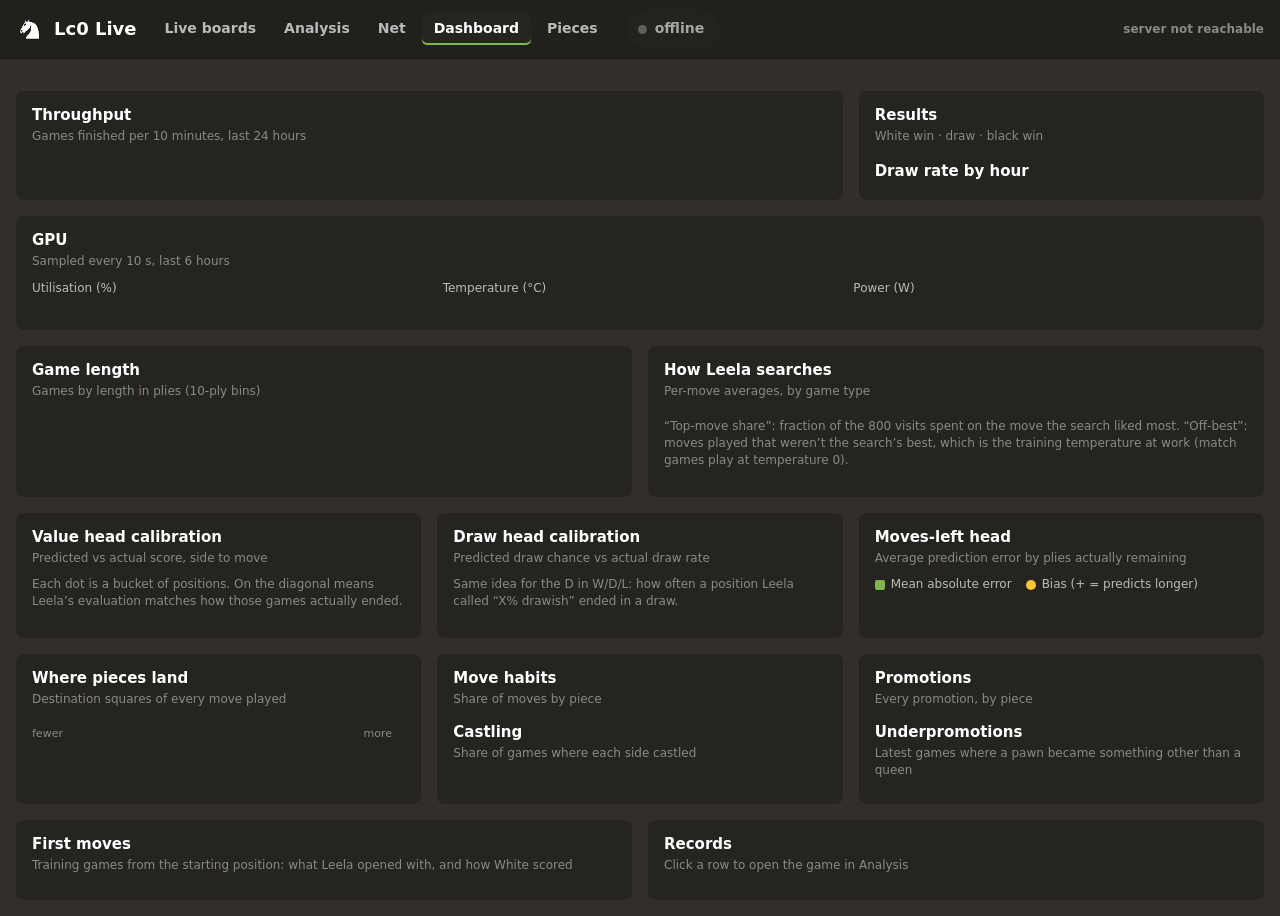
==== stats.html @ 6d87acf9 "Lc0 training-client dashboard: live boards, analysis, net explorer, stats A local web app for the Le" ====
<!doctype html>
<html lang="en">
<head>
<meta charset="utf-8">
<meta name="viewport" content="width=device-width, initial-scale=1">
<link rel="icon" type="image/svg+xml" href="/favicon.svg">
<link rel="manifest" href="/manifest.webmanifest">
<link rel="apple-touch-icon" href="/icons/apple-touch-icon.png">
<meta name="theme-color" content="#21201d">
<script src="/pwa.js"></script>
<title>Lc0 Dashboard</title>
<style>
:root {
  --bg: #312e2b; --panel: #262421; --panel-2: #21201d; --panel-hover: #2f2d2a; --line: #3c3a37;
  --text: #fff; --text-2: #bababa; --text-3: #8b8987;
  --green: #81b64c; --green-dark: #45753c;
  --s-train: #3987e5; --s-match: #d95926;   /* categorical slots 1-2, validated on #262421 */
  --grid: #34322f; --axis: #4a4744;
  --res-w: #ffffff; --res-d: #8b8987; --res-b: #151412;
}
* { box-sizing: border-box; }
html, body { margin: 0; }
body { background: var(--bg); color: var(--text); font: 14px/1.4 "Segoe UI", system-ui, -apple-system, Arial, sans-serif; overflow-x: hidden; }
a { color: inherit; }
.topbar { display: flex; align-items: center; gap: 16px; padding: 10px 16px; background: var(--panel-2); border-bottom: 1px solid #1a1917; flex-wrap: wrap; }
.brand { display: flex; align-items: center; gap: 10px; font-weight: 800; font-size: 18px; }
.brand img { width: 28px; height: 28px; }
.nav { display: flex; gap: 4px; flex-wrap: wrap; }
.nav a { padding: 6px 12px; border-radius: 5px; font-weight: 700; color: var(--text-2); text-decoration: none; }
.nav a:hover { background: var(--panel-hover); color: #fff; }
.nav a.on { background: var(--panel); color: #fff; box-shadow: inset 0 -2px 0 var(--green); }
.updated { margin-left: auto; color: var(--text-3); font-size: 12px; font-weight: 600; }
/* pause / resume the training client (works from the phone app too) */
.ctl { display: inline-flex; align-items: center; gap: 8px; border: 0; border-radius: 99px; padding: 8px 16px 8px 12px;
  font: inherit; font-weight: 800; font-size: 14px; cursor: pointer; color: #fff; background: var(--panel); min-height: 38px; }
.ctl i { width: 9px; height: 9px; border-radius: 50%; background: var(--text-3); }
.ctl.running { background: var(--green-dark); } .ctl.running i { background: #b6e38a; box-shadow: 0 0 0 3px rgba(129,182,76,.35); }
.ctl.paused { background: #5a2b2b; } .ctl.paused i { background: #e8a0a0; }
.ctl:disabled { opacity: .6; cursor: default; }

.wrap { max-width: 1500px; margin: 0 auto; padding: 16px; display: grid; gap: 16px; grid-template-columns: repeat(12, minmax(0, 1fr)); }
.panel { background: var(--panel); border-radius: 8px; padding: 14px 16px 16px; min-width: 0; position: relative; }
.panel h2 { margin: 0 0 2px; font-size: 15px; font-weight: 800; }
.panel .sub { color: var(--text-3); font-size: 12px; margin-bottom: 10px; }
.c12 { grid-column: span 12; } .c8 { grid-column: span 8; } .c6 { grid-column: span 6; } .c4 { grid-column: span 4; } .c3 { grid-column: span 3; }
@media (max-width: 1100px) { .c8, .c6, .c4 { grid-column: span 12; } .c3 { grid-column: span 6; } }
@media (max-width: 600px) { .c3 { grid-column: span 12; } }

.kpis { display: grid; grid-template-columns: repeat(auto-fit, minmax(170px, 1fr)); gap: 12px; grid-column: span 12; }
.kpi { background: var(--panel); border-radius: 8px; padding: 12px 14px; min-width: 0; }
.kpi .k { font-size: 11px; color: var(--text-3); font-weight: 700; text-transform: uppercase; letter-spacing: .5px; }
a.kpi.link { display: block; color: inherit; text-decoration: none; cursor: pointer; }
a.kpi.link:hover { background: var(--panel-hover); }
a.kpi.link:active { transform: translateY(1px); }
.kpi .ext { color: var(--text-2); }
.kpi .v { font-size: 28px; font-weight: 800; line-height: 1.15; margin-top: 2px; white-space: nowrap; overflow: hidden; text-overflow: ellipsis; }
.kpi .v small { font-size: 14px; color: var(--text-2); font-weight: 700; }
.kpi .s { font-size: 12px; color: var(--text-2); margin-top: 2px; white-space: nowrap; overflow: hidden; text-overflow: ellipsis; }
.kpi .s b { color: #fff; }
.pill { display: inline-block; padding: 1px 8px; border-radius: 99px; font-size: 12px; font-weight: 800; vertical-align: 4px; }
.pill.training { background: var(--s-train); } .pill.match { background: var(--s-match); }
.pill.off { background: #5a2b2b; }

.legend { display: flex; gap: 14px; flex-wrap: wrap; font-size: 12px; color: var(--text-2); margin-bottom: 6px; }
.legend span { display: inline-flex; align-items: center; gap: 6px; }
.legend i { width: 10px; height: 10px; border-radius: 2px; display: inline-block; }
.chart { position: relative; }
.chart svg { display: block; width: 100%; overflow: visible; }
.chart text { fill: var(--text-3); font-size: 11px; font-family: inherit; }
.tip { position: absolute; pointer-events: none; background: #1b1a18; color: #fff; border-radius: 6px; padding: 7px 10px; font-size: 12px;
  white-space: nowrap; box-shadow: 0 4px 14px rgba(0,0,0,.45); display: none; z-index: 10; line-height: 1.5; }
.tip b { font-variant-numeric: tabular-nums; }
.tip i { width: 8px; height: 8px; border-radius: 2px; display: inline-block; margin-right: 5px; }

.stats { display: grid; grid-template-columns: repeat(auto-fit, minmax(120px, 1fr)); gap: 2px; margin-top: 12px; }
.stats div { background: var(--panel-2); padding: 8px 10px; border-radius: 4px; }
.stats .k { font-size: 10px; color: var(--text-3); text-transform: uppercase; font-weight: 700; letter-spacing: .4px; }
.stats .v { font-weight: 800; font-size: 15px; }

table { width: 100%; border-collapse: collapse; font-size: 13px; }
th { text-align: left; color: var(--text-3); font-weight: 700; font-size: 11px; text-transform: uppercase; letter-spacing: .4px; padding: 6px 8px; border-bottom: 1px solid var(--line); }
td { padding: 7px 8px; border-bottom: 1px solid #2e2c29; font-variant-numeric: tabular-nums; }
td.num, th.num { text-align: right; }
tr.link { cursor: pointer; } tr.link:hover td { background: var(--panel-hover); }
.mode-dot { width: 8px; height: 8px; border-radius: 50%; display: inline-block; margin-right: 6px; }

.resrow { display: grid; grid-template-columns: 80px 1fr 60px; gap: 10px; align-items: center; margin: 10px 0; }
.resrow .lab { font-weight: 700; font-size: 13px; }
.resbar { display: flex; height: 26px; border-radius: 4px; overflow: hidden; gap: 2px; background: var(--panel); }
.resbar span { display: grid; place-items: center; font-size: 12px; font-weight: 800; min-width: 0; overflow: hidden; }
.resrow .n { color: var(--text-3); font-size: 12px; text-align: right; }

.hbar { display: grid; grid-template-columns: 70px 1fr 64px; gap: 8px; align-items: center; margin: 6px 0; font-size: 13px; }
.hbar .track { height: 12px; background: #2e2c29; border-radius: 3px; overflow: hidden; }
.hbar .fill { height: 100%; border-radius: 3px; background: var(--green); }
.hbar .val { text-align: right; color: var(--text-2); font-variant-numeric: tabular-nums; }
.heat { display: grid; grid-template-columns: 16px repeat(8, 1fr); gap: 2px; max-width: 360px; }
.heat div { aspect-ratio: 1; border-radius: 2px; position: relative; }
.heat .lab { aspect-ratio: auto; display: grid; place-items: center; color: var(--text-3); font-size: 11px; }
.heat-scale { display: flex; align-items: center; gap: 8px; font-size: 11px; color: var(--text-3); margin-top: 8px; max-width: 360px; }
.heat-scale .ramp { flex: 1; height: 8px; border-radius: 3px; }
.loading { grid-column: span 12; text-align: center; color: var(--text-3); padding: 40px; }
.note { color: var(--text-3); font-size: 12px; margin-top: 8px; }
.two { display: grid; grid-template-columns: 1fr 1fr; gap: 16px; }
@media (max-width: 700px) { .two { grid-template-columns: 1fr; } }
</style>
</head>
<body>
<header class="topbar">
  <div class="brand"><img src="/pieces/cburnett/wN.svg" alt=""> Lc0 Live</div>
  <nav class="nav"><a href="/live">Live boards</a><a href="/">Analysis</a><a href="/net">Net</a><a href="/stats" class="on">Dashboard</a><a href="/pieces">Pieces</a></nav>
  <button class="ctl" id="clientBtn" disabled><i></i><span>checking…</span></button>
  <span class="updated" id="updated">loading…</span>
</header>

<main class="wrap" id="app">
  <div class="kpis" id="kpis"></div>

  <section class="panel c8">
    <h2>Throughput</h2><div class="sub">Games finished per 10 minutes, last 24 hours</div>
    <div class="legend" id="tpLegend"></div>
    <div class="chart" id="tpChart"></div>
  </section>
  <section class="panel c4">
    <h2>Results</h2><div class="sub">White win · draw · black win</div>
    <div id="results"></div>
    <h2 style="margin-top:16px">Draw rate by hour</h2>
    <div class="chart" id="drawChart"></div>
  </section>

  <section class="panel c12">
    <h2>GPU</h2><div class="sub" id="gpuSub">Sampled every 10 s, last 6 hours</div>
    <div class="two" style="grid-template-columns: repeat(auto-fit, minmax(280px, 1fr));">
      <div><div class="legend"><span>Utilisation (%)</span></div><div class="chart" id="gUtil"></div></div>
      <div><div class="legend"><span>Temperature (°C)</span></div><div class="chart" id="gTemp"></div></div>
      <div><div class="legend"><span>Power (W)</span></div><div class="chart" id="gPower"></div></div>
    </div>
    <div class="stats" id="gpuStats"></div>
  </section>

  <section class="panel c6">
    <h2>Game length</h2><div class="sub">Games by length in plies (10-ply bins)</div>
    <div class="legend" id="lenLegend"></div>
    <div class="chart" id="lenChart"></div>
    <div class="stats" id="lenStats"></div>
  </section>
  <section class="panel c6">
    <h2>How Leela searches</h2><div class="sub">Per-move averages, by game type</div>
    <table id="searchTable"></table>
    <p class="note">“Top-move share”: fraction of the 800 visits spent on the move the search liked most. “Off-best”: moves played that weren’t the search’s best, which is the training temperature at work (match games play at temperature 0).</p>
  </section>

  <section class="panel c4">
    <h2>Value head calibration</h2><div class="sub">Predicted vs actual score, side to move</div>
    <div class="chart" id="calChart"></div>
    <p class="note">Each dot is a bucket of positions. On the diagonal means Leela’s evaluation matches how those games actually ended.</p>
  </section>
  <section class="panel c4">
    <h2>Draw head calibration</h2><div class="sub">Predicted draw chance vs actual draw rate</div>
    <div class="chart" id="drawCalChart"></div>
    <p class="note">Same idea for the D in W/D/L: how often a position Leela called “X% drawish” ended in a draw.</p>
  </section>
  <section class="panel c4">
    <h2>Moves-left head</h2><div class="sub">Average prediction error by plies actually remaining</div>
    <div class="legend"><span><i style="background:var(--green)"></i>Mean absolute error</span><span><i style="background:#f7c631;border-radius:50%"></i>Bias (+ = predicts longer)</span></div>
    <div class="chart" id="mlChart"></div>
  </section>

  <section class="panel c4">
    <h2>Where pieces land</h2><div class="sub">Destination squares of every move played</div>
    <div class="heat" id="heat"></div>
    <div class="heat-scale"><span>fewer</span><div class="ramp" id="heatRamp"></div><span>more</span></div>
  </section>
  <section class="panel c4">
    <h2>Move habits</h2><div class="sub">Share of moves by piece</div>
    <div id="pieceBars"></div>
    <h2 style="margin-top:14px">Castling</h2><div class="sub">Share of games where each side castled</div>
    <div id="castleBars"></div>
  </section>
  <section class="panel c4">
    <h2>Promotions</h2><div class="sub">Every promotion, by piece</div>
    <div id="promoBars"></div>
    <h2 style="margin-top:14px">Underpromotions</h2><div class="sub">Latest games where a pawn became something other than a queen</div>
    <table id="underTable"></table>
  </section>

  <section class="panel c6">
    <h2>First moves</h2><div class="sub">Training games from the starting position: what Leela opened with, and how White scored</div>
    <table id="firstTable"></table>
  </section>
  <section class="panel c6">
    <h2>Records</h2><div class="sub">Click a row to open the game in Analysis</div>
    <table id="recordTable"></table>
  </section>
</main>

<script>
const $ = id => document.getElementById(id);
const COL = { training: "var(--s-train)", match: "var(--s-match)" };
const MODES = ["training", "match"];
const fmtInt = n => n == null ? "–" : Math.round(n).toLocaleString();
const fmt1 = n => n == null ? "–" : n.toFixed(1);
const pct = (n, d = 0) => n == null ? "–" : (n * 100).toFixed(d) + "%";
const dur = s => { if (!s || s < 0) return "–"; const h = Math.floor(s / 3600), m = Math.floor(s % 3600 / 60); return h ? `${h}h ${m}m` : `${m}m`; };
const hhmm = t => new Date(t * 1000).toLocaleTimeString([], { hour: "2-digit", minute: "2-digit" });
const gameName = g => g.replace("game_", "#").replace(/#0+(\d)/, "#$1");
let D = null;

// ---------------------------------------------------------------- chart helpers
function frame(el, h, pad = { l: 40, r: 10, t: 8, b: 24 }) {
  const w = Math.max(240, el.clientWidth || 400);
  el.innerHTML = `<svg viewBox="0 0 ${w} ${h}" height="${h}"></svg><div class="tip"></div>`;
  return { svg: el.querySelector("svg"), tip: el.querySelector(".tip"), w, h, pad, iw: w - pad.l - pad.r, ih: h - pad.t - pad.b };
}
function niceMax(v) { if (v <= 0) return 1; const p = Math.pow(10, Math.floor(Math.log10(v))); for (const m of [1, 2, 2.5, 5, 10]) if (m * p >= v) return m * p; return 10 * p; }
function yAxis(f, max, ticks = 4, fmt = v => v, min = 0) {
  let s = "";
  for (let i = 0; i <= ticks; i++) {
    const v = min + (max - min) * i / ticks, y = f.pad.t + f.ih - (v - min) / (max - min) * f.ih;
    s += `<line x1="${f.pad.l}" x2="${f.w - f.pad.r}" y1="${y}" y2="${y}" stroke="var(--grid)" stroke-width="1"/>
          <text x="${f.pad.l - 6}" y="${y + 4}" text-anchor="end">${fmt(v)}</text>`;
  }
  return s;
}
function showTip(f, html, x, y) {
  f.tip.innerHTML = html; f.tip.style.display = "block";
  let left = x + 14; if (left + f.tip.offsetWidth > f.w) left = x - f.tip.offsetWidth - 14;
  f.tip.style.left = Math.max(0, left) + "px"; f.tip.style.top = Math.max(0, y - 10) + "px";
}
function hideTip(f) { f.tip.style.display = "none"; }

// stacked bars: labels[], series [{name,color,values}]
function stackedBars(el, { labels, series, h = 220, xTick, tipTitle, yFmt = v => v }) {
  const f = frame(el, h);
  const n = labels.length, totals = labels.map((_, i) => series.reduce((a, s) => a + s.values[i], 0));
  const max = niceMax(Math.max(1, ...totals));
  const bw = f.iw / n, gap = Math.min(2, bw * 0.25);
  let s = yAxis(f, max, 4, yFmt);
  labels.forEach((lab, i) => {
    let y0 = f.pad.t + f.ih;
    const x = f.pad.l + i * bw + gap / 2, w = Math.max(1, bw - gap);
    series.forEach((se, k) => {
      const v = se.values[i]; if (!v) return;
      const hh = v / max * f.ih, top = k === series.length - 1 || series.slice(k + 1).every(o => !o.values[i]);
      const r = top ? Math.min(3, w / 2) : 0;
      // segments separated by a 2px surface gap; rounded data-end only on the top segment
      const yy = y0 - hh, hEff = Math.max(0, hh - (y0 < f.pad.t + f.ih ? 2 : 0));
      s += top && r ? `<path d="M${x},${y0 - (y0 < f.pad.t + f.ih ? 2 : 0)} V${yy + r} Q${x},${yy} ${x + r},${yy} H${x + w - r} Q${x + w},${yy} ${x + w},${yy + r} V${y0 - (y0 < f.pad.t + f.ih ? 2 : 0)} Z" fill="${se.color}"/>`
        : `<rect x="${x}" y="${yy}" width="${w}" height="${hEff}" fill="${se.color}"/>`;
      y0 = yy;
    });
    if (xTick) { const t = xTick(lab, i); if (t) s += `<text x="${x + w / 2}" y="${f.h - 6}" text-anchor="middle">${t}</text>`; }
  });
  s += `<line x1="${f.pad.l}" x2="${f.w - f.pad.r}" y1="${f.pad.t + f.ih}" y2="${f.pad.t + f.ih}" stroke="var(--axis)"/>
        <rect id="hov" x="0" y="${f.pad.t}" width="${bw}" height="${f.ih}" fill="#fff" opacity="0"/>`;
  f.svg.innerHTML = s;
  const hov = f.svg.querySelector("#hov");
  f.svg.onmousemove = ev => {
    const r = f.svg.getBoundingClientRect(), x = (ev.clientX - r.left) * f.w / r.width;
    const i = Math.floor((x - f.pad.l) / bw); if (i < 0 || i >= n) { hideTip(f); hov.setAttribute("opacity", 0); return; }
    hov.setAttribute("x", f.pad.l + i * bw); hov.setAttribute("opacity", .06);
    showTip(f, `${tipTitle(labels[i], i)}<br>` + series.map(se => `<i style="background:${se.color}"></i>${se.name}: <b>${se.values[i]}</b>`).join("<br>")
      + (series.length > 1 ? `<br>Total: <b>${totals[i]}</b>` : ""), x * r.width / f.w, ev.clientY - r.top);
  };
  f.svg.onmouseleave = () => { hideTip(f); hov.setAttribute("opacity", 0); };
}

// single-series line over time: pts [[t, v]]
// gap: seconds between samples beyond which the line breaks (missing data); dots: mark every point
function lineChart(el, { pts, color = "var(--green)", h = 150, min = 0, max, fmt = v => v, unit = "", gap = 90, dots = false, tipX = hhmm }) {
  const f = frame(el, h, { l: 36, r: 8, t: 8, b: 22 });
  if (pts.length < 2) { f.svg.innerHTML = `<text x="${f.w / 2}" y="${h / 2}" text-anchor="middle">${pts.length ? "needs a second hour of data…" : "collecting samples…"}</text>`; return; }
  const t0 = pts[0][0], t1 = pts[pts.length - 1][0];
  max = max ?? niceMax(Math.max(...pts.map(p => p[1] ?? 0)) * 1.1);
  const X = t => f.pad.l + (t - t0) / Math.max(1, t1 - t0) * f.iw, Y = v => f.pad.t + f.ih - (v - min) / (max - min) * f.ih;
  let d = "", started = false, prev = null;
  for (const [t, v] of pts) {
    if (v == null || (prev && t - prev > gap)) { started = false; }
    if (v != null) { d += (started ? "L" : "M") + X(t).toFixed(1) + "," + Y(v).toFixed(1) + " "; started = true; }
    prev = t;
  }
  let s = yAxis(f, max, 3, fmt, min);
  // smallest time step whose labels stay at least ~52 px apart (phones are narrow)
  const span = Math.max(1, t1 - t0);
  const step = [600, 1800, 3600, 7200, 10800, 21600, 43200].find(st => st / span * f.iw >= 52) || 86400;
  for (let t = Math.ceil(t0 / step) * step; t <= t1; t += step) s += `<text x="${X(t)}" y="${h - 5}" text-anchor="middle">${hhmm(t)}</text>`;
  s += `<path d="${d}" fill="none" stroke="${color}" stroke-width="2" stroke-linejoin="round"/>`;
  if (dots) for (const [t, v] of pts) if (v != null) s += `<circle cx="${X(t)}" cy="${Y(v)}" r="4" fill="${color}" stroke="var(--panel)" stroke-width="2"/>`;
  s += `<line id="cx" y1="${f.pad.t}" y2="${f.pad.t + f.ih}" stroke="#bababa" opacity="0"/><circle id="cd" r="4" fill="${color}" stroke="var(--panel)" stroke-width="2" opacity="0"/>`;
  f.svg.innerHTML = s;
  const cx = f.svg.querySelector("#cx"), cd = f.svg.querySelector("#cd");
  f.svg.onmousemove = ev => {
    const r = f.svg.getBoundingClientRect(), x = (ev.clientX - r.left) * f.w / r.width;
    const t = t0 + (x - f.pad.l) / f.iw * (t1 - t0);
    let best = pts[0]; for (const p of pts) if (Math.abs(p[0] - t) < Math.abs(best[0] - t)) best = p;
    if (best[1] == null) return;
    cx.setAttribute("x1", X(best[0])); cx.setAttribute("x2", X(best[0])); cx.setAttribute("opacity", .6);
    cd.setAttribute("cx", X(best[0])); cd.setAttribute("cy", Y(best[1])); cd.setAttribute("opacity", 1);
    showTip(f, `${tipX(best[0], best)} · <b>${fmt(best[1])}${unit}</b>`, X(best[0]) * r.width / f.w, ev.clientY - r.top);
  };
  f.svg.onmouseleave = () => { hideTip(f); cx.setAttribute("opacity", 0); cd.setAttribute("opacity", 0); };
}

// calibration: rows [[n, predicted, actual]]
function calChart(el, rows, { xLab, yLab }) {
  const f = frame(el, 240, { l: 40, r: 10, t: 10, b: 30 });
  const X = v => f.pad.l + v * f.iw, Y = v => f.pad.t + f.ih - v * f.ih;
  let s = yAxis(f, 1, 4, v => pct(v));
  for (let i = 0; i <= 4; i++) s += `<text x="${X(i / 4)}" y="${f.h - 14}" text-anchor="middle">${pct(i / 4)}</text>`;
  s += `<text x="${f.pad.l + f.iw / 2}" y="${f.h}" text-anchor="middle">${xLab}</text>`;
  s += `<line x1="${X(0)}" y1="${Y(0)}" x2="${X(1)}" y2="${Y(1)}" stroke="var(--text-3)" stroke-dasharray="4 4"/>`;
  const pts = rows.filter(r => r[0] > 0);
  s += `<path d="${pts.map((r, i) => (i ? "L" : "M") + X(r[1]) + "," + Y(r[2])).join(" ")}" fill="none" stroke="var(--green)" stroke-width="2"/>`;
  const maxN = Math.max(1, ...pts.map(r => r[0]));
  pts.forEach((r, i) => s += `<circle data-i="${i}" cx="${X(r[1])}" cy="${Y(r[2])}" r="${4 + 4 * Math.sqrt(r[0] / maxN)}" fill="var(--green)" stroke="var(--panel)" stroke-width="2"/>`);
  f.svg.innerHTML = s;
  f.svg.querySelectorAll("circle").forEach(c => {
    c.onmouseenter = ev => { const r = pts[+c.dataset.i], b = f.svg.getBoundingClientRect();
      showTip(f, `Predicted <b>${pct(r[1], 1)}</b> → actual <b>${pct(r[2], 1)}</b><br>${fmtInt(r[0])} positions`, +c.getAttribute("cx") * b.width / f.w, +c.getAttribute("cy") * b.height / f.h); };
    c.onmouseleave = () => hideTip(f);
  });
}

function mlChart(el, ml) {
  const rows = ml.rows, n = rows.length, f = frame(el, 230, { l: 40, r: 10, t: 10, b: 30 });
  const vals = rows.flatMap(r => r[0] ? [r[1], Math.abs(r[2])] : []);
  const max = niceMax(Math.max(10, ...vals)), min = -max;
  const bw = f.iw / n, Y = v => f.pad.t + f.ih - (v - min) / (max - min) * f.ih;
  let s = yAxis(f, max, 4, v => Math.round(v), min);
  s += `<line x1="${f.pad.l}" x2="${f.w - f.pad.r}" y1="${Y(0)}" y2="${Y(0)}" stroke="var(--axis)"/>`;
  rows.forEach((r, i) => {
    const x = f.pad.l + i * bw + 2, w = bw - 4;
    const lab = i === n - 1 ? `${i * ml.bucket}+` : `${i * ml.bucket}`;
    if (i % 2 === 0 || n < 8) s += `<text x="${x + w / 2}" y="${f.h - 14}" text-anchor="middle">${lab}</text>`;
    if (!r[0]) return;
    const top = Y(r[1]), r0 = Math.min(3, w / 2);
    s += `<path data-i="${i}" d="M${x},${Y(0)} V${top + r0} Q${x},${top} ${x + r0},${top} H${x + w - r0} Q${x + w},${top} ${x + w},${top + r0} V${Y(0)} Z" fill="var(--green)"/>`;
    s += `<circle data-i="${i}" cx="${x + w / 2}" cy="${Y(r[2])}" r="4.5" fill="#f7c631" stroke="var(--panel)" stroke-width="2"/>`;
  });
  s += `<text x="${f.pad.l + f.iw / 2}" y="${f.h}" text-anchor="middle">plies actually remaining</text>`;
  f.svg.innerHTML = s;
  f.svg.querySelectorAll("[data-i]").forEach(e => {
    e.onmouseenter = ev => { const i = +e.dataset.i, r = rows[i], b = f.svg.getBoundingClientRect();
      showTip(f, `${i * ml.bucket}${i === n - 1 ? "+" : "–" + ((i + 1) * ml.bucket - 1)} plies left<br>Mean error <b>${fmt1(r[1])}</b> plies<br>Bias <b>${r[2] > 0 ? "+" : ""}${fmt1(r[2])}</b><br>${fmtInt(r[0])} positions`,
        (f.pad.l + (i + .5) * bw) * b.width / f.w, ev.clientY - b.top); };
    e.onmouseleave = () => hideTip(f);
  });
}

// ---------------------------------------------------------------- sections
function kpis() {
  const t = D.totals, r = D.rates || {}, c = D.client || {}, g = D.gpu || {}, gl = g.latest || {}, rk = D.rank || {};
  const now = D.now;
  const tiles = [
    ["Games saved", fmtInt(t.games), `<b>${fmtInt(t.positions)}</b> positions`],
    ["Games / hour", fmtInt(r.games_per_hour), `<b>${fmtInt(r.positions_per_hour)}</b> positions / hour`],
    ["Search speed", `${fmtInt(r.visits_per_sec)} <small>visits/s</small>`, `<b>${fmt1(r.positions_per_sec)}</b> moves / s`],
    ["Active Users rank", rk.rank ? `#${rk.rank} <small>of ${rk.users}</small>` : (rk.error && !rk.t ? "offline" : "not listed"),
      rk.t ? `<b>${fmtInt(rk.my_games_day)}</b> games/day · ${pct(rk.my_games_day / Math.max(1, rk.games_day), 1)} of all` : "checking training.lczero.org…",
      "https://training.lczero.org/active_users"],
    ["Client", c.running ? `<span class="pill ${c.mode}">${c.mode === "match" ? "Match" : "Training"}</span>` : `<span class="pill off">Stopped</span>`,
      c.running ? `up <b>${dur(now - c.client_start)}</b> · ${c.engine || ""} · client v${c.client_version || "?"}` : "lc0-training-client isn’t running"],
    ["GPU now", gl.util != null ? `${fmtInt(gl.util)}<small>%</small>` : "–", gl.temp != null ? `<b>${fmtInt(gl.temp)}°C</b> · <b>${fmtInt(gl.power)} W</b> · ${fmtInt(gl.mem_used / 1024 * 10) / 10} GB VRAM` : ""],
    [g.tracked_since && now - g.tracked_since < 23.5 * 3600 ? "Energy so far" : "Energy, 24 h",
      `${(g.energy_wh_24h / 1000).toFixed(2)} <small>kWh</small>`,
      `tracked <b>${dur(now - (g.tracked_since || now))}</b> · avg <b>${fmtInt(g.avg_power_1h)} W</b>`],
    ["Archive", `${fmt1(D.storage.archive_mb)} <small>MB</small>`, `since ${t.first_time ? new Date(t.first_time * 1000).toLocaleString([], { month: "short", day: "numeric", hour: "2-digit", minute: "2-digit" }) : "–"}`],
  ];
  // a 4th entry makes the tile a link (opens in the browser, also from the installed app)
  $("kpis").innerHTML = tiles.map(([k, v, s, href]) => {
    const inner = `<div class="k">${k}${href ? ' <span class="ext">↗</span>' : ""}</div><div class="v">${v}</div><div class="s">${s}</div>`;
    return href ? `<a class="kpi link" href="${href}" target="_blank" rel="noopener">${inner}</a>` : `<div class="kpi">${inner}</div>`;
  }).join("");
}

function legend(el, items) { el.innerHTML = items.map(([n, c]) => `<span><i style="background:${c}"></i>${n}</span>`).join(""); }

function throughput() {
  const tp = D.throughput; if (!tp) return;
  const n = tp.series.training.games.length;
  const labels = Array.from({ length: n }, (_, i) => tp.start + i * tp.size);
  const series = MODES.map(m => ({ name: m === "training" ? "Training" : "Match", color: COL[m], values: tp.series[m].games }))
    .filter(s => s.values.some(v => v));
  legend($("tpLegend"), series.map(s => [s.name, s.color]));
  stackedBars($("tpChart"), {
    labels, series, h: 230,
    xTick: (t, i) => (new Date(t * 1000).getMinutes() === 0 && (n < 50 || new Date(t * 1000).getHours() % 2 === 0)) ? hhmm(t) : "",
    tipTitle: t => `${hhmm(t)}–${hhmm(t + tp.size)}`,
  });
}

function results() {
  const rows = [["All", D.modes.all], ["Training", D.modes.training], ["Match", D.modes.match]].filter(r => r[1]);
  $("results").innerHTML = rows.map(([lab, m]) => {
    const r = m.results, tot = m.games;
    const seg = (v, bg, fg, name) => v ? `<span title="${name}: ${v}" style="width:${v / tot * 100}%;background:${bg};color:${fg}">${v / tot >= .12 ? pct(v / tot) : ""}</span>` : "";
    return `<div class="resrow"><div class="lab">${lab}</div><div class="resbar">${seg(r["1-0"], "var(--res-w)", "#312e2b", "White wins")}${seg(r["1/2-1/2"], "var(--res-d)", "#fff", "Draws")}${seg(r["0-1"], "var(--res-b)", "#fff", "Black wins")}</div><div class="n">${fmtInt(tot)}</div></div>`;
  }).join("") + `<div class="legend" style="margin-top:4px"><span><i style="background:var(--res-w)"></i>White wins</span><span><i style="background:var(--res-d)"></i>Draws</span><span><i style="background:var(--res-b);border:1px solid #555"></i>Black wins</span></div>`;
  const dr = D.draw_rate_hourly || [];
  const games = Object.fromEntries(dr.map(([h, r, g]) => [h + 1800, g]));
  lineChart($("drawChart"), { pts: dr.map(([h, r]) => [h + 1800, r]), h: 120, min: 0, max: 1, fmt: v => pct(v), gap: 3 * 3600, dots: true,
    tipX: t => `${hhmm(t - 1800)}–${hhmm(t + 1800)} (${games[t]} games)` });
}

function gpu() {
  const g = D.gpu, hst = g.history || [];
  lineChart($("gUtil"), { pts: hst.map(s => [s.t, s.util]), min: 0, max: 100, fmt: v => Math.round(v), unit: "%" });
  lineChart($("gTemp"), { pts: hst.map(s => [s.t, s.temp]), min: 30, max: 90, fmt: v => Math.round(v), unit: "°C" });
  lineChart($("gPower"), { pts: hst.map(s => [s.t, s.power]), fmt: v => Math.round(v), unit: " W" });
  const l = g.latest || {};
  $("gpuSub").textContent = `${l.name || "GPU"} · sampled every 10 s, last 6 hours`;
  $("gpuStats").innerHTML = [
    ["Avg util, 1 h", g.avg_util_1h != null ? fmtInt(g.avg_util_1h) + "%" : "–"],
    ["Avg power, 1 h", g.avg_power_1h != null ? fmtInt(g.avg_power_1h) + " W" : "–"],
    ["Max temp, 24 h", g.max_temp_24h != null ? fmtInt(g.max_temp_24h) + "°C" : "–"],
    ["VRAM", l.mem_used != null ? `${(l.mem_used / 1024).toFixed(1)} / ${(l.mem_total / 1024).toFixed(1)} GB` : "–"],
    ["SM clock", l.clock != null ? fmtInt(l.clock) + " MHz" : "–"],
    ["Fan", l.fan != null ? fmtInt(l.fan) + "%" : "–"],
    ["Energy tracked", `${(g.energy_wh_tracked / 1000).toFixed(2)} kWh`],
    ["Wh per game, 1 h", D.rates && D.rates.games_per_hour && g.avg_power_1h ? fmt1(g.avg_power_1h / D.rates.games_per_hour) : "–"],
  ].map(([k, v]) => `<div><div class="k">${k}</div><div class="v">${v}</div></div>`).join("");
}

function lengths() {
  const lh = D.length_hist; if (!lh) return;
  const n = lh.series.training.length;
  const labels = Array.from({ length: n }, (_, i) => i * lh.bin);
  const series = MODES.map(m => ({ name: m === "training" ? "Training" : "Match", color: COL[m], values: lh.series[m] })).filter(s => s.values.some(v => v));
  legend($("lenLegend"), series.map(s => [s.name, s.color]));
  stackedBars($("lenChart"), { labels, series, h: 210, xTick: (b, i) => i % 5 === 0 ? b : "", tipTitle: b => `${b}–${b + lh.bin - 1} plies` });
  const a = D.modes.all;
  $("lenStats").innerHTML = [["Average", fmt1(a.plies_avg)], ["Median", a.plies_median], ["Shortest", a.plies_min], ["Longest", a.plies_max],
    ["Decisive", pct(a.decisive_rate)], ["Captures / game", fmt1(a.captures_per_game)], ["Checks / game", fmt1(a.checks_per_game)]]
    .map(([k, v]) => `<div><div class="k">${k}</div><div class="v">${v}</div></div>`).join("");
}

function searchTable() {
  const cols = [["all", "All"], ["training", "Training"], ["match", "Match"]].filter(c => D.modes[c[0]]);
  const rows = [
    ["Games", m => fmtInt(m.games)], ["Positions", m => fmtInt(m.positions)],
    ["Visits per move", m => fmtInt(m.visits)], ["Legal moves (avg)", m => fmt1(m.legal)],
    ["Top-move share", m => pct(m.top_share, 1)], ["Off-best moves", m => pct(m.off_best_rate, 1)],
    ["Policy KLD", m => m.kld.toFixed(3)], ["Lead changes / game", m => m.lead_changes_per_game.toFixed(2)],
    ["Avg game length", m => fmt1(m.plies_avg) + " plies"],
  ];
  $("searchTable").innerHTML = `<tr><th></th>${cols.map(([k, l]) => `<th class="num">${k !== "all" ? `<span class="mode-dot" style="background:${COL[k]}"></span>` : ""}${l}</th>`).join("")}</tr>`
    + rows.map(([lab, f]) => `<tr><td>${lab}</td>${cols.map(([k]) => `<td class="num">${f(D.modes[k])}</td>`).join("")}</tr>`).join("");
}

function heat() {
  const d = D.dest_heatmap, max = Math.max(1, ...d);
  // sequential: one hue (green), dark (near the panel) -> light
  const lo = [43, 58, 36], hi = [194, 230, 150];
  const col = v => { const t = Math.sqrt(v / max); return `rgb(${lo.map((c, i) => Math.round(c + (hi[i] - c) * t)).join(",")})`; };
  let h = "";
  for (let r = 7; r >= 0; r--) {
    h += `<div class="lab">${r + 1}</div>`;
    for (let f = 0; f < 8; f++) { const s = r * 8 + f, v = d[s]; h += `<div title="${"abcdefgh"[f]}${r + 1}: ${fmtInt(v)} moves (${pct(v / d.reduce((a, b) => a + b, 0), 1)})" style="background:${col(v)}"></div>`; }
  }
  h += `<div class="lab"></div>` + "abcdefgh".split("").map(c => `<div class="lab">${c}</div>`).join("");
  $("heat").innerHTML = h;
  $("heatRamp").style.background = `linear-gradient(90deg, ${col(0)}, ${col(max * .25)}, ${col(max)})`;
}

function hbars(el, items, fmtV) {
  const max = Math.max(1e-9, ...items.map(i => i[1]));
  el.innerHTML = items.map(([lab, v, extra]) => `<div class="hbar"><span>${lab}</span><div class="track"><div class="fill" style="width:${v / max * 100}%"></div></div><span class="val">${fmtV(v, extra)}</span></div>`).join("");
}

function habits() {
  const pm = D.piece_moves, tot = Object.values(pm).reduce((a, b) => a + b, 0) || 1;
  const names = { P: "Pawn", N: "Knight", B: "Bishop", R: "Rook", Q: "Queen", K: "King" };
  hbars($("pieceBars"), Object.entries(pm).map(([k, v]) => [names[k], v / tot]), v => pct(v, 1));
  const c = D.castling;
  hbars($("castleBars"), [["W O-O", c.w_short], ["W O-O-O", c.w_long], ["B O-O", c.b_short], ["B O-O-O", c.b_long]], v => pct(v));
  const p = D.promotions, ptot = Object.values(p).reduce((a, b) => a + b, 0);
  hbars($("promoBars"), [["Queen", p.Q], ["Knight", p.N], ["Rook", p.R], ["Bishop", p.B]], v => `${fmtInt(v)}${ptot ? ` · ${pct(v / ptot)}` : ""}`);
  const u = D.underpromotions || [];
  $("underTable").innerHTML = u.length ? `<tr><th>Game</th><th>Became</th></tr>` + u.map(r => `<tr class="link" data-id="${r.id}"><td>${gameName(r.game)}</td><td>${r.pieces.map(x => ({ N: "Knight", R: "Rook", B: "Bishop" })[x]).join(", ")}</td></tr>`).join("")
    : `<tr><td style="color:var(--text-3)">None yet</td></tr>`;
}

function firstMoves() {
  const fm = D.first_moves || [];
  const tot = fm.reduce((a, r) => a + r[1], 0);
  $("firstTable").innerHTML = fm.length ? `<tr><th>Move</th><th class="num">Games</th><th class="num">Share</th><th class="num">White score</th></tr>`
    + fm.map(([m, n, sc]) => `<tr><td><b>1. ${m}</b></td><td class="num">${n}</td><td class="num">${pct(n / tot)}</td><td class="num">${pct(sc)}</td></tr>`).join("")
    : `<tr><td style="color:var(--text-3)">No training games from the starting position yet</td></tr>`;
}

function records() {
  const f = r => r.fmt === "plies" ? `${r.value} plies` : r.fmt === "q" ? `winner was at ${r.value.toFixed(2)} Q` : r.fmt === "pct" ? pct(r.value) + " off-best" : r.value;
  $("recordTable").innerHTML = (D.records || []).map(r => `<tr class="link" data-id="${r.id}"><td>${r.label}</td><td>${gameName(r.game)}</td><td class="num">${f(r)}</td></tr>`).join("");
}

function render() {
  kpis(); throughput(); results(); gpu(); lengths(); searchTable();
  calChart($("calChart"), D.calibration, { xLab: "predicted score" });
  calChart($("drawCalChart"), D.draw_calibration, { xLab: "predicted draw chance" });
  mlChart($("mlChart"), D.moves_left);
  heat(); habits(); firstMoves(); records();
  document.querySelectorAll("tr.link").forEach(tr => tr.onclick = () => window.open(`/?game=${encodeURIComponent(tr.dataset.id)}`, "_blank"));
}

async function poll() {
  try {
    D = await fetch("/api/dashboard").then(r => r.json());
    if (!D.modes || !D.modes.all) {
      $("updated").textContent = D.loading ? "building the stats cache…" : "no games yet";
    } else {
      render();
      $("updated").textContent = (D.loading ? "still loading older games · " : "") + "updated " + new Date().toLocaleTimeString();
    }
  } catch (e) { $("updated").textContent = "server not reachable"; }
  setTimeout(poll, 15000);
}
let rt; window.addEventListener("resize", () => { clearTimeout(rt); rt = setTimeout(() => D && D.modes && D.modes.all && render(), 150); });
poll();

// ---------------------------------------------------------------- pause / resume
const CB = { running: null, busy: false };
function showClient(text, cls) {
  const b = $("clientBtn"); b.className = "ctl " + (cls || ""); b.querySelector("span").textContent = text;
}
async function clientStatus() {
  if (CB.busy) return;
  try {
    const s = await fetch("/api/client").then(r => r.json());
    CB.running = s.client;
    showClient(s.client ? "Training · Pause" : "Paused · Resume", s.client ? "running" : "paused");
    $("clientBtn").disabled = false;
  } catch { showClient("offline"); $("clientBtn").disabled = true; }
}
$("clientBtn").onclick = async () => {
  if (CB.busy || CB.running === null) return;
  const pausing = CB.running;
  if (pausing && !confirm("Pause training?\n\nThe games in progress (about 32) are dropped. Every finished game is already uploaded. The dashboard keeps running.")) return;
  CB.busy = true; $("clientBtn").disabled = true;
  showClient(pausing ? "Pausing…" : "Starting…");
  try {
    const r = await fetch(`/api/client/${pausing ? "pause" : "resume"}`, { method: "POST", headers: { "X-Lc0viz": "1" } });
    const j = await r.json();
    if (!r.ok || j.error) throw new Error(j.error || r.status);
    if (pausing ? j.client : !j.client) throw new Error(j.output || "the client didn't change state");
  } catch (e) { alert(`Couldn't ${pausing ? "pause" : "resume"} the client: ${e.message}`); }
  CB.busy = false; await clientStatus(); poll();
};
clientStatus(); setInterval(clientStatus, 10000);
</script>
</body>
</html>
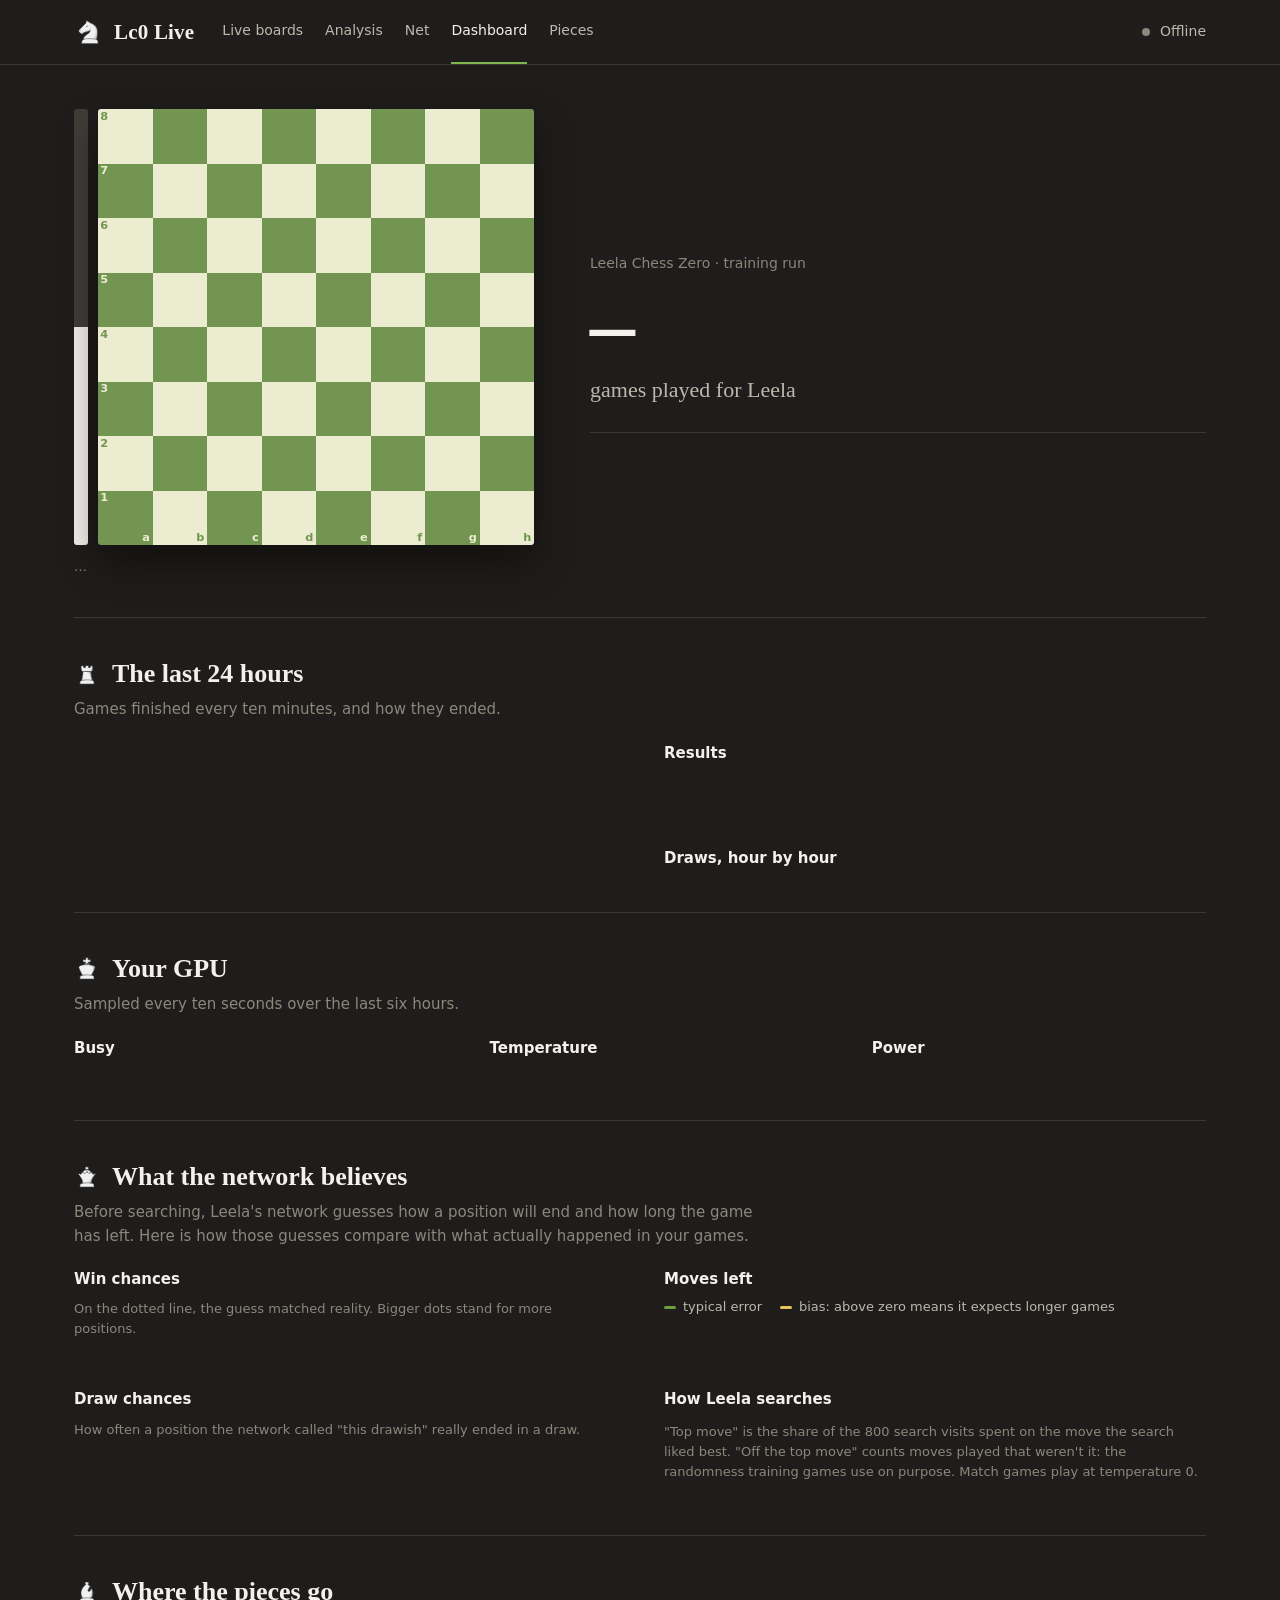
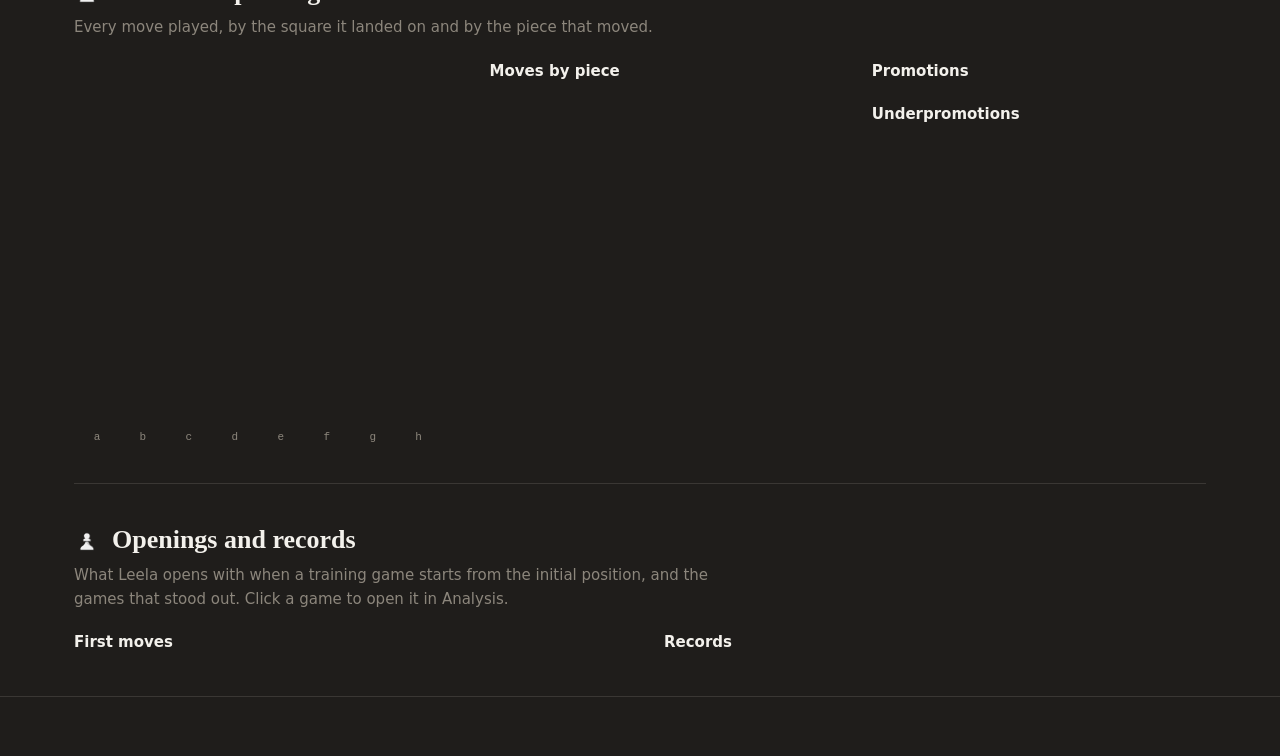
==== commit a26a788b: "Make the blended design the real dashboard The design mockup becomes /stats: a live board replaying " ====
--- a/stats.html
+++ b/stats.html
@@ -6,546 +6,508 @@
 <link rel="icon" type="image/svg+xml" href="/favicon.svg">
 <link rel="manifest" href="/manifest.webmanifest">
 <link rel="apple-touch-icon" href="/icons/apple-touch-icon.png">
-<meta name="theme-color" content="#21201d">
+<meta name="theme-color" content="#1f1d1b">
 <script src="/pwa.js"></script>
 <title>Lc0 Dashboard</title>
+<!--
+  The dashboard, in the "blend" design: lc0-viz's chess.com board look plus the fishtest-tv dashboard's charts.
+  Design rules: chess is the visual language (board colours, Staunty pieces as icons, a live board as the hero);
+  no emoji, no uppercase micro-labels, no wall of cards; serif for headline numbers like a chess book, monospace
+  for engine numbers; thin charts, with uncertainty where the data has it.
+-->
 <style>
 :root {
-  --bg: #312e2b; --panel: #262421; --panel-2: #21201d; --panel-hover: #2f2d2a; --line: #3c3a37;
-  --text: #fff; --text-2: #bababa; --text-3: #8b8987;
-  --green: #81b64c; --green-dark: #45753c;
-  --s-train: #3987e5; --s-match: #d95926;   /* categorical slots 1-2, validated on #262421 */
-  --grid: #34322f; --axis: #4a4744;
-  --res-w: #ffffff; --res-d: #8b8987; --res-b: #151412;
+  --page: #1f1d1b;          /* warm near-black */
+  --surface: #262421;       /* chess.com panel */
+  --rule: #3a3734;
+  --ink: #f3f1ec;
+  --ink-2: #bdb7ad;
+  --ink-3: #8c867c;
+  --light-sq: #ebecd0;
+  --dark-sq: #739552;
+  --accent: #81b64c;
+  --training: #6c9e3c;      /* chart series, validated (CVD + contrast) on --surface */
+  --match: #3987e5;
+  --heat: 255, 96, 0;
+  --serif: "Iowan Old Style", "Palatino Linotype", Palatino, Georgia, "Noto Serif", serif;
+  --sans: "Segoe UI", system-ui, -apple-system, Roboto, sans-serif;
+  --mono: ui-monospace, "Cascadia Mono", Consolas, "Roboto Mono", monospace;
 }
 * { box-sizing: border-box; }
 html, body { margin: 0; }
-body { background: var(--bg); color: var(--text); font: 14px/1.4 "Segoe UI", system-ui, -apple-system, Arial, sans-serif; overflow-x: hidden; }
+body { background: var(--page); color: var(--ink); font: 15px/1.55 var(--sans); }
 a { color: inherit; }
-.topbar { display: flex; align-items: center; gap: 16px; padding: 10px 16px; background: var(--panel-2); border-bottom: 1px solid #1a1917; flex-wrap: wrap; }
-.brand { display: flex; align-items: center; gap: 10px; font-weight: 800; font-size: 18px; }
-.brand img { width: 28px; height: 28px; }
-.nav { display: flex; gap: 4px; flex-wrap: wrap; }
-.nav a { padding: 6px 12px; border-radius: 5px; font-weight: 700; color: var(--text-2); text-decoration: none; }
-.nav a:hover { background: var(--panel-hover); color: #fff; }
-.nav a.on { background: var(--panel); color: #fff; box-shadow: inset 0 -2px 0 var(--green); }
-.updated { margin-left: auto; color: var(--text-3); font-size: 12px; font-weight: 600; }
-/* pause / resume the training client (works from the phone app too) */
-.ctl { display: inline-flex; align-items: center; gap: 8px; border: 0; border-radius: 99px; padding: 8px 16px 8px 12px;
-  font: inherit; font-weight: 800; font-size: 14px; cursor: pointer; color: #fff; background: var(--panel); min-height: 38px; }
-.ctl i { width: 9px; height: 9px; border-radius: 50%; background: var(--text-3); }
-.ctl.running { background: var(--green-dark); } .ctl.running i { background: #b6e38a; box-shadow: 0 0 0 3px rgba(129,182,76,.35); }
-.ctl.paused { background: #5a2b2b; } .ctl.paused i { background: #e8a0a0; }
-.ctl:disabled { opacity: .6; cursor: default; }
-
-.wrap { max-width: 1500px; margin: 0 auto; padding: 16px; display: grid; gap: 16px; grid-template-columns: repeat(12, minmax(0, 1fr)); }
-.panel { background: var(--panel); border-radius: 8px; padding: 14px 16px 16px; min-width: 0; position: relative; }
-.panel h2 { margin: 0 0 2px; font-size: 15px; font-weight: 800; }
-.panel .sub { color: var(--text-3); font-size: 12px; margin-bottom: 10px; }
-.c12 { grid-column: span 12; } .c8 { grid-column: span 8; } .c6 { grid-column: span 6; } .c4 { grid-column: span 4; } .c3 { grid-column: span 3; }
-@media (max-width: 1100px) { .c8, .c6, .c4 { grid-column: span 12; } .c3 { grid-column: span 6; } }
-@media (max-width: 600px) { .c3 { grid-column: span 12; } }
-
-.kpis { display: grid; grid-template-columns: repeat(auto-fit, minmax(170px, 1fr)); gap: 12px; grid-column: span 12; }
-.kpi { background: var(--panel); border-radius: 8px; padding: 12px 14px; min-width: 0; }
-.kpi .k { font-size: 11px; color: var(--text-3); font-weight: 700; text-transform: uppercase; letter-spacing: .5px; }
-a.kpi.link { display: block; color: inherit; text-decoration: none; cursor: pointer; }
-a.kpi.link:hover { background: var(--panel-hover); }
-a.kpi.link:active { transform: translateY(1px); }
-.kpi .ext { color: var(--text-2); }
-.kpi .v { font-size: 28px; font-weight: 800; line-height: 1.15; margin-top: 2px; white-space: nowrap; overflow: hidden; text-overflow: ellipsis; }
-.kpi .v small { font-size: 14px; color: var(--text-2); font-weight: 700; }
-.kpi .s { font-size: 12px; color: var(--text-2); margin-top: 2px; white-space: nowrap; overflow: hidden; text-overflow: ellipsis; }
-.kpi .s b { color: #fff; }
-.pill { display: inline-block; padding: 1px 8px; border-radius: 99px; font-size: 12px; font-weight: 800; vertical-align: 4px; }
-.pill.training { background: var(--s-train); } .pill.match { background: var(--s-match); }
-.pill.off { background: #5a2b2b; }
-
-.legend { display: flex; gap: 14px; flex-wrap: wrap; font-size: 12px; color: var(--text-2); margin-bottom: 6px; }
-.legend span { display: inline-flex; align-items: center; gap: 6px; }
-.legend i { width: 10px; height: 10px; border-radius: 2px; display: inline-block; }
+.wrap { max-width: 1180px; margin: 0 auto; padding: 0 24px; }
+
+/* ---------- header: text, not pills ---------- */
+header { border-bottom: 1px solid var(--rule); }
+header .wrap { display: flex; align-items: center; gap: 28px; height: 64px; }
+.mark { display: flex; align-items: center; gap: 10px; font-family: var(--serif); font-size: 21px; font-weight: 700; letter-spacing: .2px; text-decoration: none; }
+.mark img { width: 30px; height: 30px; }
+nav { display: flex; gap: 22px; font-size: 14px; }
+nav a { color: var(--ink-2); text-decoration: none; padding: 20px 0; border-bottom: 2px solid transparent; }
+nav a:hover { color: var(--ink); }
+nav a.on { color: var(--ink); border-bottom-color: var(--accent); }
+.status { margin-left: auto; display: flex; align-items: center; gap: 10px; font-size: 14px; color: var(--ink-2); white-space: nowrap; }
+.status .dot { width: 8px; height: 8px; border-radius: 50%; background: var(--ink-3); }
+.status.on .dot { background: var(--accent); box-shadow: 0 0 0 4px rgba(129,182,76,.18); }
+.status button { font: inherit; color: var(--ink); background: none; border: 1px solid var(--rule); border-radius: 6px; padding: 5px 12px; cursor: pointer; }
+.status button:hover { border-color: var(--ink-3); }
+
+/* ---------- hero: the board is the point ---------- */
+.hero { display: grid; grid-template-columns: minmax(300px, 460px) 1fr; gap: 56px; padding: 44px 0 40px; align-items: center; }
+.boardbox { display: flex; gap: 10px; }
+.evalbar { width: 14px; border-radius: 3px; overflow: hidden; position: relative; background: #403d39; flex: none; }
+.evalbar i { position: absolute; left: 0; right: 0; bottom: 0; background: #f3f1ec; transition: height .5s ease; }
+.board { flex: 1; min-width: 0; border-radius: 4px; overflow: hidden; box-shadow: 0 18px 40px rgba(0,0,0,.45); }
+.caption { margin-top: 12px; display: flex; justify-content: space-between; color: var(--ink-3); font-size: 13px; }
+.caption b { color: var(--ink); font-family: var(--mono); font-weight: 600; }
+.kicker { color: var(--ink-3); font-size: 14px; margin-bottom: 6px; }
+h1 { font-family: var(--serif); font-weight: 700; font-size: clamp(52px, 7vw, 92px); line-height: .95; margin: 0; letter-spacing: -1px; font-variant-numeric: lining-nums; }
+h1 small { display: block; font-size: 22px; font-weight: 400; letter-spacing: 0; color: var(--ink-2); margin-top: 10px; line-height: 1.3; }
+.lede { font-size: 17px; color: var(--ink-2); max-width: 520px; margin: 22px 0 28px; }
+.lede b { color: var(--ink); font-weight: 600; }
+.ledger { display: grid; grid-template-columns: repeat(4, auto); justify-content: start; border-top: 1px solid var(--rule); }
+.ledger > * { padding: 14px 26px 0 0; margin-right: 26px; border-right: 1px solid var(--rule); text-decoration: none; }
+.ledger > *:last-child { border-right: 0; margin-right: 0; }
+.ledger .n { font-family: var(--serif); font-size: 30px; font-weight: 700; line-height: 1.1; font-variant-numeric: lining-nums tabular-nums; }
+.ledger .l { color: var(--ink-3); font-size: 13px; }
+.ledger a:hover .n { color: var(--accent); }
+
+/* ---------- sections: space and rules instead of cards ---------- */
+section { border-top: 1px solid var(--rule); padding: 36px 0 40px; }
+.sh { display: flex; align-items: baseline; gap: 12px; margin-bottom: 4px; }
+.sh img { width: 26px; height: 26px; align-self: center; }
+h2 { font-family: var(--serif); font-size: 26px; font-weight: 700; margin: 0; }
+.dek { color: var(--ink-3); margin: 0 0 20px; max-width: 680px; }
+.two { display: grid; grid-template-columns: 1fr 1fr; gap: 48px; }
+.three { display: grid; grid-template-columns: 1.1fr 1fr 1fr; gap: 48px; align-items: start; }
+h3 { font-size: 15px; font-weight: 600; margin: 0 0 2px; }
+.note { color: var(--ink-3); font-size: 13px; margin-top: 8px; }
+.legend { display: flex; gap: 18px; font-size: 13px; color: var(--ink-2); margin: 6px 0 4px; }
+.legend span { display: inline-flex; align-items: center; gap: 7px; }
+.legend i { width: 12px; height: 3px; border-radius: 2px; display: inline-block; }
+
 .chart { position: relative; }
 .chart svg { display: block; width: 100%; overflow: visible; }
-.chart text { fill: var(--text-3); font-size: 11px; font-family: inherit; }
-.tip { position: absolute; pointer-events: none; background: #1b1a18; color: #fff; border-radius: 6px; padding: 7px 10px; font-size: 12px;
-  white-space: nowrap; box-shadow: 0 4px 14px rgba(0,0,0,.45); display: none; z-index: 10; line-height: 1.5; }
-.tip b { font-variant-numeric: tabular-nums; }
-.tip i { width: 8px; height: 8px; border-radius: 2px; display: inline-block; margin-right: 5px; }
-
-.stats { display: grid; grid-template-columns: repeat(auto-fit, minmax(120px, 1fr)); gap: 2px; margin-top: 12px; }
-.stats div { background: var(--panel-2); padding: 8px 10px; border-radius: 4px; }
-.stats .k { font-size: 10px; color: var(--text-3); text-transform: uppercase; font-weight: 700; letter-spacing: .4px; }
-.stats .v { font-weight: 800; font-size: 15px; }
-
-table { width: 100%; border-collapse: collapse; font-size: 13px; }
-th { text-align: left; color: var(--text-3); font-weight: 700; font-size: 11px; text-transform: uppercase; letter-spacing: .4px; padding: 6px 8px; border-bottom: 1px solid var(--line); }
-td { padding: 7px 8px; border-bottom: 1px solid #2e2c29; font-variant-numeric: tabular-nums; }
-td.num, th.num { text-align: right; }
-tr.link { cursor: pointer; } tr.link:hover td { background: var(--panel-hover); }
-.mode-dot { width: 8px; height: 8px; border-radius: 50%; display: inline-block; margin-right: 6px; }
-
-.resrow { display: grid; grid-template-columns: 80px 1fr 60px; gap: 10px; align-items: center; margin: 10px 0; }
-.resrow .lab { font-weight: 700; font-size: 13px; }
-.resbar { display: flex; height: 26px; border-radius: 4px; overflow: hidden; gap: 2px; background: var(--panel); }
-.resbar span { display: grid; place-items: center; font-size: 12px; font-weight: 800; min-width: 0; overflow: hidden; }
-.resrow .n { color: var(--text-3); font-size: 12px; text-align: right; }
-
-.hbar { display: grid; grid-template-columns: 70px 1fr 64px; gap: 8px; align-items: center; margin: 6px 0; font-size: 13px; }
-.hbar .track { height: 12px; background: #2e2c29; border-radius: 3px; overflow: hidden; }
-.hbar .fill { height: 100%; border-radius: 3px; background: var(--green); }
-.hbar .val { text-align: right; color: var(--text-2); font-variant-numeric: tabular-nums; }
-.heat { display: grid; grid-template-columns: 16px repeat(8, 1fr); gap: 2px; max-width: 360px; }
-.heat div { aspect-ratio: 1; border-radius: 2px; position: relative; }
-.heat .lab { aspect-ratio: auto; display: grid; place-items: center; color: var(--text-3); font-size: 11px; }
-.heat-scale { display: flex; align-items: center; gap: 8px; font-size: 11px; color: var(--text-3); margin-top: 8px; max-width: 360px; }
-.heat-scale .ramp { flex: 1; height: 8px; border-radius: 3px; }
-.loading { grid-column: span 12; text-align: center; color: var(--text-3); padding: 40px; }
-.note { color: var(--text-3); font-size: 12px; margin-top: 8px; }
-.two { display: grid; grid-template-columns: 1fr 1fr; gap: 16px; }
-@media (max-width: 700px) { .two { grid-template-columns: 1fr; } }
+.chart text { fill: var(--ink-3); font: 11px var(--mono); }
+.tip { position: absolute; pointer-events: none; background: #0f0e0d; border: 1px solid var(--rule); color: var(--ink); border-radius: 6px; padding: 6px 10px; font: 12px var(--mono); white-space: nowrap; display: none; z-index: 5; }
+
+/* results as a scoresheet line */
+.score { display: flex; height: 34px; border-radius: 4px; overflow: hidden; gap: 2px; margin: 18px 0 8px; }
+.score span { display: grid; place-items: center; font-family: var(--serif); font-weight: 700; font-size: 15px; min-width: 0; overflow: hidden; }
+.scorekey { display: flex; justify-content: space-between; font-size: 13px; color: var(--ink-3); }
+.scorekey b { font-family: var(--serif); color: var(--ink); font-size: 16px; }
+
+/* the heatmap is a real board */
+.heatboard { display: grid; grid-template-columns: repeat(8, 1fr); border-radius: 4px; overflow: hidden; aspect-ratio: 1; }
+.heatboard div { position: relative; }
+.heatboard div::after { content: ""; position: absolute; inset: 0; background: rgba(var(--heat), var(--a)); }
+.files { display: grid; grid-template-columns: repeat(8, 1fr); text-align: center; font: 11px var(--mono); color: var(--ink-3); margin-top: 4px; }
+
+.habit { display: grid; grid-template-columns: 30px 1fr 52px; align-items: center; gap: 10px; margin: 9px 0; }
+.habit img { width: 30px; height: 30px; }
+.habit .track { height: 6px; background: var(--surface); border-radius: 3px; overflow: hidden; }
+.habit .fill { height: 100%; background: var(--training); border-radius: 3px; }
+.habit .v { font: 13px var(--mono); color: var(--ink-2); text-align: right; }
+
+table { width: 100%; border-collapse: collapse; }
+td { padding: 11px 0; border-bottom: 1px solid var(--rule); vertical-align: baseline; }
+td.g { font-family: var(--mono); color: var(--ink-2); width: 90px; }
+td.v { text-align: right; font-family: var(--serif); font-weight: 700; font-size: 17px; }
+tr.link { cursor: pointer; } tr.link:hover td { color: var(--accent); }
+
+.facts { margin: 18px 0 0; color: var(--ink-3); font-size: 14px; display: flex; flex-wrap: wrap; gap: 6px 22px; }
+.facts b { color: var(--ink); font-family: var(--mono); font-weight: 500; }
+table.grid th { text-align: right; font-weight: 600; color: var(--ink-3); font-size: 13px; padding: 8px 0 8px 14px; border-bottom: 1px solid var(--rule); white-space: nowrap; }
+table.grid th:first-child { text-align: left; padding-left: 0; }
+table.grid td { text-align: right; font: 14px var(--mono); padding: 9px 0 9px 14px; }
+table.grid td:first-child { text-align: left; font-family: var(--sans); color: var(--ink-2); padding-left: 0; }
+table.grid .dot { display: inline-block; width: 8px; height: 8px; border-radius: 50%; margin-right: 6px; }
+footer { border-top: 1px solid var(--rule); color: var(--ink-3); font-size: 13px; padding: 18px 0 40px; }
+footer .wrap { display: flex; gap: 22px; flex-wrap: wrap; }
+footer b { color: var(--ink-2); font-family: var(--mono); font-weight: 500; }
+
+@media (max-width: 900px) {
+  .hero, .two, .three { grid-template-columns: 1fr; gap: 32px; }
+  .hero { padding-top: 28px; }
+  nav { display: none; }
+  .ledger { grid-template-columns: 1fr 1fr; }
+  .ledger > * { margin-right: 0; padding-right: 12px; }
+  .ledger > *:nth-child(2n) { border-right: 0; padding-left: 14px; }
+  .ledger > *:nth-child(n+3) { border-top: 1px solid var(--rule); }
+}
+@media (max-width: 480px) { .wrap { padding: 0 16px; } .status span.t { display: none; } }
 </style>
 </head>
 <body>
-<header class="topbar">
-  <div class="brand"><img src="/pieces/cburnett/wN.svg" alt=""> Lc0 Live</div>
-  <nav class="nav"><a href="/live">Live boards</a><a href="/">Analysis</a><a href="/net">Net</a><a href="/stats" class="on">Dashboard</a><a href="/pieces">Pieces</a></nav>
-  <button class="ctl" id="clientBtn" disabled><i></i><span>checking…</span></button>
-  <span class="updated" id="updated">loading…</span>
-</header>
-
-<main class="wrap" id="app">
-  <div class="kpis" id="kpis"></div>
-
-  <section class="panel c8">
-    <h2>Throughput</h2><div class="sub">Games finished per 10 minutes, last 24 hours</div>
-    <div class="legend" id="tpLegend"></div>
-    <div class="chart" id="tpChart"></div>
+<header><div class="wrap">
+  <a class="mark" href="/stats"><img src="/pieces/staunty/wN.svg" alt=""> Lc0 Live</a>
+  <nav><a href="/live">Live boards</a><a href="/">Analysis</a><a href="/net">Net</a><a href="/stats" class="on">Dashboard</a><a href="/pieces">Pieces</a></nav>
+  <div class="status" id="status"><i class="dot"></i><span class="t" id="statusText">…</span><button id="pauseBtn" hidden>Pause</button></div>
+</div></header>
+
+<main class="wrap">
+  <div class="hero">
+    <div>
+      <div class="boardbox"><div class="evalbar"><i id="evalFill" style="height:50%"></i></div><div class="board" id="board"></div></div>
+      <div class="caption"><span id="capGame">…</span><span id="capMove"></span></div>
+    </div>
+    <div>
+      <div class="kicker" id="kicker">Leela Chess Zero · training run</div>
+      <h1 id="hGames">–<small id="hSub">games played for Leela</small></h1>
+      <p class="lede" id="lede"></p>
+      <div class="ledger" id="ledger"></div>
+    </div>
+  </div>
+
+  <section>
+    <div class="sh"><img src="/pieces/staunty/wR.svg" alt=""><h2>The last 24 hours</h2></div>
+    <p class="dek">Games finished every ten minutes, and how they ended.</p>
+    <div class="two">
+      <div>
+        <div class="legend" id="tpLegend"></div>
+        <div class="chart" id="tp"></div>
+      </div>
+      <div>
+        <h3>Results</h3>
+        <div class="score" id="score"></div>
+        <div class="scorekey" id="scorekey"></div>
+        <p class="note" id="scoreNote"></p>
+        <h3 style="margin-top:22px">Draws, hour by hour</h3>
+        <div class="chart" id="drawRate"></div>
+      </div>
+    </div>
   </section>
-  <section class="panel c4">
-    <h2>Results</h2><div class="sub">White win · draw · black win</div>
-    <div id="results"></div>
-    <h2 style="margin-top:16px">Draw rate by hour</h2>
-    <div class="chart" id="drawChart"></div>
+
+  <section>
+    <div class="sh"><img src="/pieces/staunty/wK.svg" alt=""><h2>Your GPU</h2></div>
+    <p class="dek" id="gpuDek">Sampled every ten seconds over the last six hours.</p>
+    <div class="three">
+      <div><h3>Busy</h3><div class="chart" id="gUtil"></div></div>
+      <div><h3>Temperature</h3><div class="chart" id="gTemp"></div></div>
+      <div><h3>Power</h3><div class="chart" id="gPower"></div></div>
+    </div>
+    <p class="facts" id="gpuFacts"></p>
   </section>
 
-  <section class="panel c12">
-    <h2>GPU</h2><div class="sub" id="gpuSub">Sampled every 10 s, last 6 hours</div>
-    <div class="two" style="grid-template-columns: repeat(auto-fit, minmax(280px, 1fr));">
-      <div><div class="legend"><span>Utilisation (%)</span></div><div class="chart" id="gUtil"></div></div>
-      <div><div class="legend"><span>Temperature (°C)</span></div><div class="chart" id="gTemp"></div></div>
-      <div><div class="legend"><span>Power (W)</span></div><div class="chart" id="gPower"></div></div>
-    </div>
-    <div class="stats" id="gpuStats"></div>
+  <section>
+    <div class="sh"><img src="/pieces/staunty/wQ.svg" alt=""><h2>What the network believes</h2></div>
+    <p class="dek">Before searching, Leela's network guesses how a position will end and how long the game has left. Here is how those guesses compare with what actually happened in your games.</p>
+    <div class="two">
+      <div>
+        <h3>Win chances</h3>
+        <div class="chart" id="cal"></div>
+        <p class="note">On the dotted line, the guess matched reality. Bigger dots stand for more positions.</p>
+      </div>
+      <div>
+        <h3>Moves left</h3>
+        <div class="legend"><span><i style="background:var(--training)"></i>typical error</span><span><i style="background:#e6c35c"></i>bias: above zero means it expects longer games</span></div>
+        <div class="chart" id="ml"></div>
+      </div>
+    </div>
+    <div class="two" style="margin-top:36px">
+      <div>
+        <h3>Draw chances</h3>
+        <div class="chart" id="drawCal"></div>
+        <p class="note">How often a position the network called "this drawish" really ended in a draw.</p>
+      </div>
+      <div>
+        <h3>How Leela searches</h3>
+        <table class="grid" id="search"></table>
+        <p class="note">"Top move" is the share of the 800 search visits spent on the move the search liked best. "Off the top move" counts moves played that weren't it: the randomness training games use on purpose. Match games play at temperature 0.</p>
+      </div>
+    </div>
   </section>
 
-  <section class="panel c6">
-    <h2>Game length</h2><div class="sub">Games by length in plies (10-ply bins)</div>
-    <div class="legend" id="lenLegend"></div>
-    <div class="chart" id="lenChart"></div>
-    <div class="stats" id="lenStats"></div>
+  <section>
+    <div class="sh"><img src="/pieces/staunty/wB.svg" alt=""><h2>Where the pieces go</h2></div>
+    <p class="dek">Every move played, by the square it landed on and by the piece that moved.</p>
+    <div class="three">
+      <div><div class="heatboard" id="heat"></div><div class="files">${'abcdefgh'}</div></div>
+      <div><h3>Moves by piece</h3><div id="habits"></div></div>
+      <div><h3>Promotions</h3><div id="promos"></div><h3 style="margin-top:20px">Underpromotions</h3><table id="under"></table></div>
+    </div>
   </section>
-  <section class="panel c6">
-    <h2>How Leela searches</h2><div class="sub">Per-move averages, by game type</div>
-    <table id="searchTable"></table>
-    <p class="note">“Top-move share”: fraction of the 800 visits spent on the move the search liked most. “Off-best”: moves played that weren’t the search’s best, which is the training temperature at work (match games play at temperature 0).</p>
-  </section>
-
-  <section class="panel c4">
-    <h2>Value head calibration</h2><div class="sub">Predicted vs actual score, side to move</div>
-    <div class="chart" id="calChart"></div>
-    <p class="note">Each dot is a bucket of positions. On the diagonal means Leela’s evaluation matches how those games actually ended.</p>
-  </section>
-  <section class="panel c4">
-    <h2>Draw head calibration</h2><div class="sub">Predicted draw chance vs actual draw rate</div>
-    <div class="chart" id="drawCalChart"></div>
-    <p class="note">Same idea for the D in W/D/L: how often a position Leela called “X% drawish” ended in a draw.</p>
-  </section>
-  <section class="panel c4">
-    <h2>Moves-left head</h2><div class="sub">Average prediction error by plies actually remaining</div>
-    <div class="legend"><span><i style="background:var(--green)"></i>Mean absolute error</span><span><i style="background:#f7c631;border-radius:50%"></i>Bias (+ = predicts longer)</span></div>
-    <div class="chart" id="mlChart"></div>
-  </section>
-
-  <section class="panel c4">
-    <h2>Where pieces land</h2><div class="sub">Destination squares of every move played</div>
-    <div class="heat" id="heat"></div>
-    <div class="heat-scale"><span>fewer</span><div class="ramp" id="heatRamp"></div><span>more</span></div>
-  </section>
-  <section class="panel c4">
-    <h2>Move habits</h2><div class="sub">Share of moves by piece</div>
-    <div id="pieceBars"></div>
-    <h2 style="margin-top:14px">Castling</h2><div class="sub">Share of games where each side castled</div>
-    <div id="castleBars"></div>
-  </section>
-  <section class="panel c4">
-    <h2>Promotions</h2><div class="sub">Every promotion, by piece</div>
-    <div id="promoBars"></div>
-    <h2 style="margin-top:14px">Underpromotions</h2><div class="sub">Latest games where a pawn became something other than a queen</div>
-    <table id="underTable"></table>
-  </section>
-
-  <section class="panel c6">
-    <h2>First moves</h2><div class="sub">Training games from the starting position: what Leela opened with, and how White scored</div>
-    <table id="firstTable"></table>
-  </section>
-  <section class="panel c6">
-    <h2>Records</h2><div class="sub">Click a row to open the game in Analysis</div>
-    <table id="recordTable"></table>
+
+  <section>
+    <div class="sh"><img src="/pieces/staunty/wP.svg" alt=""><h2>Openings and records</h2></div>
+    <p class="dek">What Leela opens with when a training game starts from the initial position, and the games that stood out. Click a game to open it in Analysis.</p>
+    <div class="two">
+      <div><h3>First moves</h3><table class="grid" id="firsts"></table></div>
+      <div><h3>Records</h3><table id="records"></table></div>
+    </div>
   </section>
 </main>
-
+<footer><div class="wrap" id="foot"></div></footer>
+
+<script src="/pieceset.js"></script>
+<script src="/board.js"></script>
 <script>
 const $ = id => document.getElementById(id);
-const COL = { training: "var(--s-train)", match: "var(--s-match)" };
-const MODES = ["training", "match"];
-const fmtInt = n => n == null ? "–" : Math.round(n).toLocaleString();
-const fmt1 = n => n == null ? "–" : n.toFixed(1);
-const pct = (n, d = 0) => n == null ? "–" : (n * 100).toFixed(d) + "%";
-const dur = s => { if (!s || s < 0) return "–"; const h = Math.floor(s / 3600), m = Math.floor(s % 3600 / 60); return h ? `${h}h ${m}m` : `${m}m`; };
+const PIECES = { name: "staunty", ext: "svg" };  // Staunty by sadsnake1, CC BY-NC-SA 4.0
+const fmt = n => n == null ? "–" : Math.round(n).toLocaleString();
+const pct = (v, d = 0) => (v * 100).toFixed(d) + "%";
 const hhmm = t => new Date(t * 1000).toLocaleTimeString([], { hour: "2-digit", minute: "2-digit" });
-const gameName = g => g.replace("game_", "#").replace(/#0+(\d)/, "#$1");
+const gameNo = g => g.replace("game_", "").replace(/^0+(\d)/, "$1");
+document.querySelector(".files").innerHTML = "abcdefgh".split("").map(c => `<span>${c}</span>`).join("");
 let D = null;
 
-// ---------------------------------------------------------------- chart helpers
-function frame(el, h, pad = { l: 40, r: 10, t: 8, b: 24 }) {
-  const w = Math.max(240, el.clientWidth || 400);
+// ---------------------------------------------------------------- hero board: replays the newest finished game
+const board = new ChessUI.Board($("board"), { coords: true, animMs: 300, pieceSet: PIECES });
+const R = { game: null, i: 0 };
+async function nextGame() {
+  try {
+    const { games } = await fetch("/api/games").then(r => r.json());
+    const g = await fetch(`/api/game/${encodeURIComponent(games[0].id)}`).then(r => r.json());
+    R.game = g; R.i = Math.max(0, g.plies.length - 40);   // the last 40 plies: the part where it gets decided
+    board.set(g.plies[R.i].fen, { animate: false });
+    step();
+  } catch { setTimeout(nextGame, 5000); }
+}
+function step() {
+  const g = R.game, n = g.plies.length;
+  if (R.i >= n) { setTimeout(nextGame, 4000); return; }
+  R.i++;
+  const p = R.i < n ? g.plies[R.i] : null, prev = g.plies[R.i - 1];
+  board.set(p ? p.fen : g.final_fen, { last: prev.move });
+  const q = p ? p.q : (g.result === "1-0" ? 1 : g.result === "0-1" ? -1 : 0);
+  $("evalFill").style.height = (50 + 50 * Math.max(-1, Math.min(1, q))) + "%";
+  const startW = g.plies[0].white_to_move, num = Math.floor((R.i - 1 + (startW ? 0 : 1)) / 2) + 1;
+  $("capGame").innerHTML = `Game <b>${gameNo(g.summary.game)}</b> · ${hhmm(g.summary.time)}`;
+  $("capMove").innerHTML = p ? `${num}${prev.white_to_move ? "." : "…"} <b>${prev.san}</b> · ${ChessUI.fmtEval(q)}`
+    : `<b>${g.result.replace("1/2-1/2", "½–½")}</b>`;
+  setTimeout(step, p ? 1400 : 600);
+}
+
+// ---------------------------------------------------------------- charts
+function frame(el, h, pad = { l: 34, r: 6, t: 8, b: 22 }) {
+  const w = Math.max(260, el.clientWidth || 500);
   el.innerHTML = `<svg viewBox="0 0 ${w} ${h}" height="${h}"></svg><div class="tip"></div>`;
   return { svg: el.querySelector("svg"), tip: el.querySelector(".tip"), w, h, pad, iw: w - pad.l - pad.r, ih: h - pad.t - pad.b };
 }
-function niceMax(v) { if (v <= 0) return 1; const p = Math.pow(10, Math.floor(Math.log10(v))); for (const m of [1, 2, 2.5, 5, 10]) if (m * p >= v) return m * p; return 10 * p; }
-function yAxis(f, max, ticks = 4, fmt = v => v, min = 0) {
+const nice = v => { const p = 10 ** Math.floor(Math.log10(Math.max(v, 1))); return [1, 2, 2.5, 5, 10].map(m => m * p).find(x => x >= v); };
+function grid(f, max, ticks, fmtv, min = 0) {
   let s = "";
   for (let i = 0; i <= ticks; i++) {
     const v = min + (max - min) * i / ticks, y = f.pad.t + f.ih - (v - min) / (max - min) * f.ih;
-    s += `<line x1="${f.pad.l}" x2="${f.w - f.pad.r}" y1="${y}" y2="${y}" stroke="var(--grid)" stroke-width="1"/>
-          <text x="${f.pad.l - 6}" y="${y + 4}" text-anchor="end">${fmt(v)}</text>`;
+    s += `<line x1="${f.pad.l}" x2="${f.w - f.pad.r}" y1="${y}" y2="${y}" stroke="${i === 0 && min === 0 ? "#4a4642" : "#2e2b28"}"/><text x="${f.pad.l - 6}" y="${y + 4}" text-anchor="end">${fmtv(v)}</text>`;
   }
   return s;
 }
-function showTip(f, html, x, y) {
-  f.tip.innerHTML = html; f.tip.style.display = "block";
-  let left = x + 14; if (left + f.tip.offsetWidth > f.w) left = x - f.tip.offsetWidth - 14;
-  f.tip.style.left = Math.max(0, left) + "px"; f.tip.style.top = Math.max(0, y - 10) + "px";
-}
-function hideTip(f) { f.tip.style.display = "none"; }
-
-// stacked bars: labels[], series [{name,color,values}]
-function stackedBars(el, { labels, series, h = 220, xTick, tipTitle, yFmt = v => v }) {
-  const f = frame(el, h);
-  const n = labels.length, totals = labels.map((_, i) => series.reduce((a, s) => a + s.values[i], 0));
-  const max = niceMax(Math.max(1, ...totals));
-  const bw = f.iw / n, gap = Math.min(2, bw * 0.25);
-  let s = yAxis(f, max, 4, yFmt);
-  labels.forEach((lab, i) => {
-    let y0 = f.pad.t + f.ih;
-    const x = f.pad.l + i * bw + gap / 2, w = Math.max(1, bw - gap);
-    series.forEach((se, k) => {
-      const v = se.values[i]; if (!v) return;
-      const hh = v / max * f.ih, top = k === series.length - 1 || series.slice(k + 1).every(o => !o.values[i]);
-      const r = top ? Math.min(3, w / 2) : 0;
-      // segments separated by a 2px surface gap; rounded data-end only on the top segment
-      const yy = y0 - hh, hEff = Math.max(0, hh - (y0 < f.pad.t + f.ih ? 2 : 0));
-      s += top && r ? `<path d="M${x},${y0 - (y0 < f.pad.t + f.ih ? 2 : 0)} V${yy + r} Q${x},${yy} ${x + r},${yy} H${x + w - r} Q${x + w},${yy} ${x + w},${yy + r} V${y0 - (y0 < f.pad.t + f.ih ? 2 : 0)} Z" fill="${se.color}"/>`
-        : `<rect x="${x}" y="${yy}" width="${w}" height="${hEff}" fill="${se.color}"/>`;
-      y0 = yy;
-    });
-    if (xTick) { const t = xTick(lab, i); if (t) s += `<text x="${x + w / 2}" y="${f.h - 6}" text-anchor="middle">${t}</text>`; }
+function tipAt(f, html, x, y) { f.tip.innerHTML = html; f.tip.style.display = "block"; f.tip.style.left = Math.min(x + 12, f.w - f.tip.offsetWidth) + "px"; f.tip.style.top = Math.max(0, y - 34) + "px"; }
+
+function throughput() {
+  const tp = D.throughput, n = tp.series.training.games.length;
+  const series = [["training", "Training games", "var(--training)"], ["match", "Match games", "var(--match)"]].filter(([k]) => tp.series[k].games.some(v => v));
+  $("tpLegend").innerHTML = series.map(([, l, c]) => `<span><i style="background:${c}"></i>${l}</span>`).join("");
+  const f = frame($("tp"), 220), tot = i => series.reduce((a, [k]) => a + tp.series[k].games[i], 0);
+  const max = nice(Math.max(...Array.from({ length: n }, (_, i) => tot(i)))), bw = f.iw / n;
+  let s = grid(f, max, 4, v => Math.round(v));
+  for (let i = 0; i < n; i++) {
+    let y = f.pad.t + f.ih;
+    for (const [k, , c] of series) {
+      const v = tp.series[k].games[i]; if (!v) continue;
+      const h = v / max * f.ih; y -= h;
+      s += `<rect x="${f.pad.l + i * bw + bw * .18}" y="${y}" width="${Math.max(1, bw * .64)}" height="${Math.max(0, h - 1)}" rx="1" fill="${c}"/>`;
+    }
+    const t = tp.start + i * tp.size, d = new Date(t * 1000);
+    const every = n > 100 ? 4 : 2;  // hours between labels
+    if (d.getMinutes() === 0 && d.getHours() % every === 0) s += `<text x="${f.pad.l + (i + .5) * bw}" y="${f.h - 5}" text-anchor="middle">${hhmm(t)}</text>`;
+  }
+  s += `<rect id="hv" y="${f.pad.t}" width="${bw}" height="${f.ih}" fill="#fff" opacity="0"/>`;
+  f.svg.innerHTML = s;
+  const hv = f.svg.querySelector("#hv");
+  f.svg.onmousemove = e => { const r = f.svg.getBoundingClientRect(), x = (e.clientX - r.left) * f.w / r.width, i = Math.floor((x - f.pad.l) / bw);
+    if (i < 0 || i >= n) return; hv.setAttribute("x", f.pad.l + i * bw); hv.setAttribute("opacity", .05);
+    tipAt(f, `${hhmm(tp.start + i * tp.size)} · ${tot(i)} games`, x * r.width / f.w, e.clientY - r.top); };
+  f.svg.onmouseleave = () => { f.tip.style.display = "none"; hv.setAttribute("opacity", 0); };
+}
+
+function results() {
+  const m = D.modes.all, r = m.results, t = m.games;
+  const seg = (v, bg, fg, lab) => v ? `<span style="flex:${v};background:${bg};color:${fg}" title="${lab}: ${fmt(v)}">${v / t > .1 ? pct(v / t) : ""}</span>` : "";
+  $("score").innerHTML = seg(r["1-0"], "#f3f1ec", "#262421", "White won") + seg(r["1/2-1/2"], "#77726a", "#fff", "Drawn") + seg(r["0-1"], "#0d0c0b", "#f3f1ec", "Black won");
+  $("scorekey").innerHTML = `<span><b>1–0</b> ${fmt(r["1-0"])}</span><span><b>½–½</b> ${fmt(r["1/2-1/2"])}</span><span><b>0–1</b> ${fmt(r["0-1"])}</span>`;
+  $("scoreNote").textContent = `${fmt(t)} games in total, ${pct(m.decisive_rate)} of them decisive. Games average ${Math.round(m.plies_avg)} plies; the longest ran to ${m.plies_max}.`;
+}
+
+// predicted vs actual, used for both win chances (scored) and draw chances (drawn)
+function calibration(el = $("cal"), all = D.calibration, outcome = "scored") {
+  const f = frame(el, 250, { l: 40, r: 8, t: 8, b: 26 }), rows = all.filter(r => r[0]);
+  const X = v => f.pad.l + v * f.iw, Y = v => f.pad.t + f.ih - v * f.ih, maxN = Math.max(...rows.map(r => r[0]));
+  let s = grid(f, 1, 4, v => pct(v));
+  for (let i = 0; i <= 4; i++) s += `<text x="${X(i / 4)}" y="${f.h - 6}" text-anchor="middle">${pct(i / 4)}</text>`;
+  s += `<line x1="${X(0)}" y1="${Y(0)}" x2="${X(1)}" y2="${Y(1)}" stroke="#6a655e" stroke-dasharray="3 4"/>`;
+  s += `<path d="${rows.map((r, i) => (i ? "L" : "M") + X(r[1]) + "," + Y(r[2])).join(" ")}" fill="none" stroke="var(--training)" stroke-width="2"/>`;
+  rows.forEach((r, i) => s += `<circle data-i="${i}" cx="${X(r[1])}" cy="${Y(r[2])}" r="${3.5 + 5 * Math.sqrt(r[0] / maxN)}" fill="var(--training)" stroke="var(--page)" stroke-width="2"/>`);
+  f.svg.innerHTML = s;
+  f.svg.querySelectorAll("circle").forEach(c => { c.onmouseenter = () => { const r = rows[+c.dataset.i], b = f.svg.getBoundingClientRect();
+    tipAt(f, `guessed ${pct(r[1])} → ${outcome} ${pct(r[2])} · ${fmt(r[0])} positions`, +c.getAttribute("cx") * b.width / f.w, +c.getAttribute("cy") * b.height / f.h); };
+    c.onmouseleave = () => f.tip.style.display = "none"; });
+}
+
+function movesLeft() {
+  const ml = D.moves_left, rows = ml.rows, n = rows.length, f = frame($("ml"), 250, { l: 40, r: 8, t: 8, b: 26 });
+  const lim = nice(Math.max(10, ...rows.filter(r => r[0]).flatMap(r => [r[1], Math.abs(r[2])]))), Y = v => f.pad.t + f.ih - (v + lim) / (2 * lim) * f.ih, bw = f.iw / n;
+  let s = grid(f, lim, 4, v => Math.round(v), -lim);
+  rows.forEach((r, i) => {
+    const x = f.pad.l + i * bw;
+    if (i % 2 === 0) s += `<text x="${x + bw / 2}" y="${f.h - 6}" text-anchor="middle">${i * ml.bucket}${i === n - 1 ? "+" : ""}</text>`;
+    if (!r[0]) return;
+    s += `<rect data-i="${i}" x="${x + bw * .22}" y="${Y(r[1])}" width="${bw * .56}" height="${Y(0) - Y(r[1])}" rx="1.5" fill="var(--training)"/>`;
+    s += `<circle data-i="${i}" cx="${x + bw / 2}" cy="${Y(r[2])}" r="4" fill="#e6c35c" stroke="var(--page)" stroke-width="2"/>`;
   });
-  s += `<line x1="${f.pad.l}" x2="${f.w - f.pad.r}" y1="${f.pad.t + f.ih}" y2="${f.pad.t + f.ih}" stroke="var(--axis)"/>
-        <rect id="hov" x="0" y="${f.pad.t}" width="${bw}" height="${f.ih}" fill="#fff" opacity="0"/>`;
   f.svg.innerHTML = s;
-  const hov = f.svg.querySelector("#hov");
-  f.svg.onmousemove = ev => {
-    const r = f.svg.getBoundingClientRect(), x = (ev.clientX - r.left) * f.w / r.width;
-    const i = Math.floor((x - f.pad.l) / bw); if (i < 0 || i >= n) { hideTip(f); hov.setAttribute("opacity", 0); return; }
-    hov.setAttribute("x", f.pad.l + i * bw); hov.setAttribute("opacity", .06);
-    showTip(f, `${tipTitle(labels[i], i)}<br>` + series.map(se => `<i style="background:${se.color}"></i>${se.name}: <b>${se.values[i]}</b>`).join("<br>")
-      + (series.length > 1 ? `<br>Total: <b>${totals[i]}</b>` : ""), x * r.width / f.w, ev.clientY - r.top);
-  };
-  f.svg.onmouseleave = () => { hideTip(f); hov.setAttribute("opacity", 0); };
-}
-
-// single-series line over time: pts [[t, v]]
-// gap: seconds between samples beyond which the line breaks (missing data); dots: mark every point
-function lineChart(el, { pts, color = "var(--green)", h = 150, min = 0, max, fmt = v => v, unit = "", gap = 90, dots = false, tipX = hhmm }) {
-  const f = frame(el, h, { l: 36, r: 8, t: 8, b: 22 });
-  if (pts.length < 2) { f.svg.innerHTML = `<text x="${f.w / 2}" y="${h / 2}" text-anchor="middle">${pts.length ? "needs a second hour of data…" : "collecting samples…"}</text>`; return; }
+  f.svg.querySelectorAll("[data-i]").forEach(e => { e.onmouseenter = ev => { const i = +e.dataset.i, r = rows[i], b = f.svg.getBoundingClientRect();
+    tipAt(f, `${i * ml.bucket}${i === n - 1 ? "+" : "–" + ((i + 1) * ml.bucket - 1)} plies left · off by ${Math.round(r[1])} · bias ${r[2] > 0 ? "+" : ""}${Math.round(r[2])}`, (f.pad.l + (i + .5) * bw) * b.width / f.w, ev.clientY - b.top); };
+    e.onmouseleave = () => f.tip.style.display = "none"; });
+}
+
+function heat() {
+  const d = D.dest_heatmap, max = Math.max(...d), tot = d.reduce((a, b) => a + b, 0);
+  let h = "";
+  for (let r = 7; r >= 0; r--) for (let c = 0; c < 8; c++) {
+    const s = r * 8 + c, light = (r + c) % 2 === 1;
+    h += `<div style="background:${light ? "var(--light-sq)" : "var(--dark-sq)"};--a:${(Math.sqrt(d[s] / max) * .82).toFixed(3)}" title="${"abcdefgh"[c]}${r + 1}: ${fmt(d[s])} moves (${pct(d[s] / tot, 1)})"></div>`;
+  }
+  $("heat").innerHTML = h;
+}
+
+function habits() {
+  const pm = D.piece_moves, tot = Object.values(pm).reduce((a, b) => a + b, 0), max = Math.max(...Object.values(pm));
+  const name = { P: "Pawn", N: "Knight", B: "Bishop", R: "Rook", Q: "Queen", K: "King" };
+  $("habits").innerHTML = "PNBRQK".split("").map(k => `<div class="habit" title="${name[k]}"><img src="/pieces/staunty/w${k}.svg" alt="${name[k]}">
+    <div class="track"><div class="fill" style="width:${pm[k] / max * 100}%"></div></div><span class="v">${pct(pm[k] / tot, 1)}</span></div>`).join("")
+    + `<p class="note">White castles kingside in ${pct(D.castling.w_short)} of games, queenside in ${pct(D.castling.w_long)}.</p>`;
+}
+
+const dayLabel = t => new Date(t * 1000).toLocaleDateString("en-US", { month: "short", day: "numeric" });
+// thin single-series line over time, with a crosshair readout; `gap` breaks the line where samples are missing
+function lineChart(el, pts, { h = 150, min = 0, max, unit = "", gap = 90, dots = false, tipX = hhmm, fmtv = v => Math.round(v) } = {}) {
+  const f = frame(el, h, { l: 34, r: 6, t: 8, b: 22 });
+  if (pts.length < 2) { f.svg.innerHTML = `<text x="${f.w / 2}" y="${h / 2}" text-anchor="middle">collecting samples…</text>`; return; }
   const t0 = pts[0][0], t1 = pts[pts.length - 1][0];
-  max = max ?? niceMax(Math.max(...pts.map(p => p[1] ?? 0)) * 1.1);
+  max = max ?? nice(Math.max(...pts.map(p => p[1] ?? 0)) * 1.1);
   const X = t => f.pad.l + (t - t0) / Math.max(1, t1 - t0) * f.iw, Y = v => f.pad.t + f.ih - (v - min) / (max - min) * f.ih;
-  let d = "", started = false, prev = null;
+  let s = grid(f, max, 3, fmtv, min), d = "", on = false, prev = null;
   for (const [t, v] of pts) {
-    if (v == null || (prev && t - prev > gap)) { started = false; }
-    if (v != null) { d += (started ? "L" : "M") + X(t).toFixed(1) + "," + Y(v).toFixed(1) + " "; started = true; }
+    if (v == null || (prev != null && t - prev > gap)) on = false;
+    if (v != null) { d += (on ? "L" : "M") + X(t).toFixed(1) + "," + Y(v).toFixed(1) + " "; on = true; }
     prev = t;
   }
-  let s = yAxis(f, max, 3, fmt, min);
-  // smallest time step whose labels stay at least ~52 px apart (phones are narrow)
-  const span = Math.max(1, t1 - t0);
-  const step = [600, 1800, 3600, 7200, 10800, 21600, 43200].find(st => st / span * f.iw >= 52) || 86400;
-  for (let t = Math.ceil(t0 / step) * step; t <= t1; t += step) s += `<text x="${X(t)}" y="${h - 5}" text-anchor="middle">${hhmm(t)}</text>`;
-  s += `<path d="${d}" fill="none" stroke="${color}" stroke-width="2" stroke-linejoin="round"/>`;
-  if (dots) for (const [t, v] of pts) if (v != null) s += `<circle cx="${X(t)}" cy="${Y(v)}" r="4" fill="${color}" stroke="var(--panel)" stroke-width="2"/>`;
-  s += `<line id="cx" y1="${f.pad.t}" y2="${f.pad.t + f.ih}" stroke="#bababa" opacity="0"/><circle id="cd" r="4" fill="${color}" stroke="var(--panel)" stroke-width="2" opacity="0"/>`;
+  if (t1 - t0 > 36 * 3600) {
+    // several days: one label per local midnight, as a date, so repeated clock times don't look the same
+    const d = new Date(t0 * 1000); d.setHours(24, 0, 0, 0);
+    for (let t = d.getTime() / 1000; t <= t1; t += 86400) s += `<text x="${X(t)}" y="${h - 5}" text-anchor="middle">${dayLabel(t)}</text>`;
+  } else {
+    const step = [600, 1800, 3600, 7200, 10800, 21600].find(st => st / (t1 - t0) * f.iw >= 56) || 43200;
+    for (let t = Math.ceil(t0 / step) * step; t <= t1; t += step) s += `<text x="${X(t)}" y="${h - 5}" text-anchor="middle">${hhmm(t)}</text>`;
+  }
+  s += `<path d="${d}" fill="none" stroke="var(--training)" stroke-width="2" stroke-linejoin="round"/>`;
+  if (dots) for (const [t, v] of pts) if (v != null) s += `<circle cx="${X(t)}" cy="${Y(v)}" r="3.5" fill="var(--training)" stroke="var(--page)" stroke-width="2"/>`;
+  s += `<line id="cx" y1="${f.pad.t}" y2="${f.pad.t + f.ih}" stroke="#8c867c" opacity="0"/>`;
   f.svg.innerHTML = s;
-  const cx = f.svg.querySelector("#cx"), cd = f.svg.querySelector("#cd");
-  f.svg.onmousemove = ev => {
-    const r = f.svg.getBoundingClientRect(), x = (ev.clientX - r.left) * f.w / r.width;
-    const t = t0 + (x - f.pad.l) / f.iw * (t1 - t0);
-    let best = pts[0]; for (const p of pts) if (Math.abs(p[0] - t) < Math.abs(best[0] - t)) best = p;
-    if (best[1] == null) return;
-    cx.setAttribute("x1", X(best[0])); cx.setAttribute("x2", X(best[0])); cx.setAttribute("opacity", .6);
-    cd.setAttribute("cx", X(best[0])); cd.setAttribute("cy", Y(best[1])); cd.setAttribute("opacity", 1);
-    showTip(f, `${tipX(best[0], best)} · <b>${fmt(best[1])}${unit}</b>`, X(best[0]) * r.width / f.w, ev.clientY - r.top);
-  };
-  f.svg.onmouseleave = () => { hideTip(f); cx.setAttribute("opacity", 0); cd.setAttribute("opacity", 0); };
-}
-
-// calibration: rows [[n, predicted, actual]]
-function calChart(el, rows, { xLab, yLab }) {
-  const f = frame(el, 240, { l: 40, r: 10, t: 10, b: 30 });
-  const X = v => f.pad.l + v * f.iw, Y = v => f.pad.t + f.ih - v * f.ih;
-  let s = yAxis(f, 1, 4, v => pct(v));
-  for (let i = 0; i <= 4; i++) s += `<text x="${X(i / 4)}" y="${f.h - 14}" text-anchor="middle">${pct(i / 4)}</text>`;
-  s += `<text x="${f.pad.l + f.iw / 2}" y="${f.h}" text-anchor="middle">${xLab}</text>`;
-  s += `<line x1="${X(0)}" y1="${Y(0)}" x2="${X(1)}" y2="${Y(1)}" stroke="var(--text-3)" stroke-dasharray="4 4"/>`;
-  const pts = rows.filter(r => r[0] > 0);
-  s += `<path d="${pts.map((r, i) => (i ? "L" : "M") + X(r[1]) + "," + Y(r[2])).join(" ")}" fill="none" stroke="var(--green)" stroke-width="2"/>`;
-  const maxN = Math.max(1, ...pts.map(r => r[0]));
-  pts.forEach((r, i) => s += `<circle data-i="${i}" cx="${X(r[1])}" cy="${Y(r[2])}" r="${4 + 4 * Math.sqrt(r[0] / maxN)}" fill="var(--green)" stroke="var(--panel)" stroke-width="2"/>`);
-  f.svg.innerHTML = s;
-  f.svg.querySelectorAll("circle").forEach(c => {
-    c.onmouseenter = ev => { const r = pts[+c.dataset.i], b = f.svg.getBoundingClientRect();
-      showTip(f, `Predicted <b>${pct(r[1], 1)}</b> → actual <b>${pct(r[2], 1)}</b><br>${fmtInt(r[0])} positions`, +c.getAttribute("cx") * b.width / f.w, +c.getAttribute("cy") * b.height / f.h); };
-    c.onmouseleave = () => hideTip(f);
-  });
-}
-
-function mlChart(el, ml) {
-  const rows = ml.rows, n = rows.length, f = frame(el, 230, { l: 40, r: 10, t: 10, b: 30 });
-  const vals = rows.flatMap(r => r[0] ? [r[1], Math.abs(r[2])] : []);
-  const max = niceMax(Math.max(10, ...vals)), min = -max;
-  const bw = f.iw / n, Y = v => f.pad.t + f.ih - (v - min) / (max - min) * f.ih;
-  let s = yAxis(f, max, 4, v => Math.round(v), min);
-  s += `<line x1="${f.pad.l}" x2="${f.w - f.pad.r}" y1="${Y(0)}" y2="${Y(0)}" stroke="var(--axis)"/>`;
-  rows.forEach((r, i) => {
-    const x = f.pad.l + i * bw + 2, w = bw - 4;
-    const lab = i === n - 1 ? `${i * ml.bucket}+` : `${i * ml.bucket}`;
-    if (i % 2 === 0 || n < 8) s += `<text x="${x + w / 2}" y="${f.h - 14}" text-anchor="middle">${lab}</text>`;
-    if (!r[0]) return;
-    const top = Y(r[1]), r0 = Math.min(3, w / 2);
-    s += `<path data-i="${i}" d="M${x},${Y(0)} V${top + r0} Q${x},${top} ${x + r0},${top} H${x + w - r0} Q${x + w},${top} ${x + w},${top + r0} V${Y(0)} Z" fill="var(--green)"/>`;
-    s += `<circle data-i="${i}" cx="${x + w / 2}" cy="${Y(r[2])}" r="4.5" fill="#f7c631" stroke="var(--panel)" stroke-width="2"/>`;
-  });
-  s += `<text x="${f.pad.l + f.iw / 2}" y="${f.h}" text-anchor="middle">plies actually remaining</text>`;
-  f.svg.innerHTML = s;
-  f.svg.querySelectorAll("[data-i]").forEach(e => {
-    e.onmouseenter = ev => { const i = +e.dataset.i, r = rows[i], b = f.svg.getBoundingClientRect();
-      showTip(f, `${i * ml.bucket}${i === n - 1 ? "+" : "–" + ((i + 1) * ml.bucket - 1)} plies left<br>Mean error <b>${fmt1(r[1])}</b> plies<br>Bias <b>${r[2] > 0 ? "+" : ""}${fmt1(r[2])}</b><br>${fmtInt(r[0])} positions`,
-        (f.pad.l + (i + .5) * bw) * b.width / f.w, ev.clientY - b.top); };
-    e.onmouseleave = () => hideTip(f);
-  });
-}
-
-// ---------------------------------------------------------------- sections
-function kpis() {
-  const t = D.totals, r = D.rates || {}, c = D.client || {}, g = D.gpu || {}, gl = g.latest || {}, rk = D.rank || {};
-  const now = D.now;
-  const tiles = [
-    ["Games saved", fmtInt(t.games), `<b>${fmtInt(t.positions)}</b> positions`],
-    ["Games / hour", fmtInt(r.games_per_hour), `<b>${fmtInt(r.positions_per_hour)}</b> positions / hour`],
-    ["Search speed", `${fmtInt(r.visits_per_sec)} <small>visits/s</small>`, `<b>${fmt1(r.positions_per_sec)}</b> moves / s`],
-    ["Active Users rank", rk.rank ? `#${rk.rank} <small>of ${rk.users}</small>` : (rk.error && !rk.t ? "offline" : "not listed"),
-      rk.t ? `<b>${fmtInt(rk.my_games_day)}</b> games/day · ${pct(rk.my_games_day / Math.max(1, rk.games_day), 1)} of all` : "checking training.lczero.org…",
-      "https://training.lczero.org/active_users"],
-    ["Client", c.running ? `<span class="pill ${c.mode}">${c.mode === "match" ? "Match" : "Training"}</span>` : `<span class="pill off">Stopped</span>`,
-      c.running ? `up <b>${dur(now - c.client_start)}</b> · ${c.engine || ""} · client v${c.client_version || "?"}` : "lc0-training-client isn’t running"],
-    ["GPU now", gl.util != null ? `${fmtInt(gl.util)}<small>%</small>` : "–", gl.temp != null ? `<b>${fmtInt(gl.temp)}°C</b> · <b>${fmtInt(gl.power)} W</b> · ${fmtInt(gl.mem_used / 1024 * 10) / 10} GB VRAM` : ""],
-    [g.tracked_since && now - g.tracked_since < 23.5 * 3600 ? "Energy so far" : "Energy, 24 h",
-      `${(g.energy_wh_24h / 1000).toFixed(2)} <small>kWh</small>`,
-      `tracked <b>${dur(now - (g.tracked_since || now))}</b> · avg <b>${fmtInt(g.avg_power_1h)} W</b>`],
-    ["Archive", `${fmt1(D.storage.archive_mb)} <small>MB</small>`, `since ${t.first_time ? new Date(t.first_time * 1000).toLocaleString([], { month: "short", day: "numeric", hour: "2-digit", minute: "2-digit" }) : "–"}`],
-  ];
-  // a 4th entry makes the tile a link (opens in the browser, also from the installed app)
-  $("kpis").innerHTML = tiles.map(([k, v, s, href]) => {
-    const inner = `<div class="k">${k}${href ? ' <span class="ext">↗</span>' : ""}</div><div class="v">${v}</div><div class="s">${s}</div>`;
-    return href ? `<a class="kpi link" href="${href}" target="_blank" rel="noopener">${inner}</a>` : `<div class="kpi">${inner}</div>`;
-  }).join("");
-}
-
-function legend(el, items) { el.innerHTML = items.map(([n, c]) => `<span><i style="background:${c}"></i>${n}</span>`).join(""); }
-
-function throughput() {
-  const tp = D.throughput; if (!tp) return;
-  const n = tp.series.training.games.length;
-  const labels = Array.from({ length: n }, (_, i) => tp.start + i * tp.size);
-  const series = MODES.map(m => ({ name: m === "training" ? "Training" : "Match", color: COL[m], values: tp.series[m].games }))
-    .filter(s => s.values.some(v => v));
-  legend($("tpLegend"), series.map(s => [s.name, s.color]));
-  stackedBars($("tpChart"), {
-    labels, series, h: 230,
-    xTick: (t, i) => (new Date(t * 1000).getMinutes() === 0 && (n < 50 || new Date(t * 1000).getHours() % 2 === 0)) ? hhmm(t) : "",
-    tipTitle: t => `${hhmm(t)}–${hhmm(t + tp.size)}`,
-  });
-}
-
-function results() {
-  const rows = [["All", D.modes.all], ["Training", D.modes.training], ["Match", D.modes.match]].filter(r => r[1]);
-  $("results").innerHTML = rows.map(([lab, m]) => {
-    const r = m.results, tot = m.games;
-    const seg = (v, bg, fg, name) => v ? `<span title="${name}: ${v}" style="width:${v / tot * 100}%;background:${bg};color:${fg}">${v / tot >= .12 ? pct(v / tot) : ""}</span>` : "";
-    return `<div class="resrow"><div class="lab">${lab}</div><div class="resbar">${seg(r["1-0"], "var(--res-w)", "#312e2b", "White wins")}${seg(r["1/2-1/2"], "var(--res-d)", "#fff", "Draws")}${seg(r["0-1"], "var(--res-b)", "#fff", "Black wins")}</div><div class="n">${fmtInt(tot)}</div></div>`;
-  }).join("") + `<div class="legend" style="margin-top:4px"><span><i style="background:var(--res-w)"></i>White wins</span><span><i style="background:var(--res-d)"></i>Draws</span><span><i style="background:var(--res-b);border:1px solid #555"></i>Black wins</span></div>`;
-  const dr = D.draw_rate_hourly || [];
-  const games = Object.fromEntries(dr.map(([h, r, g]) => [h + 1800, g]));
-  lineChart($("drawChart"), { pts: dr.map(([h, r]) => [h + 1800, r]), h: 120, min: 0, max: 1, fmt: v => pct(v), gap: 3 * 3600, dots: true,
-    tipX: t => `${hhmm(t - 1800)}–${hhmm(t + 1800)} (${games[t]} games)` });
+  const cx = f.svg.querySelector("#cx");
+  f.svg.onmousemove = e => { const r = f.svg.getBoundingClientRect(), x = (e.clientX - r.left) * f.w / r.width, t = t0 + (x - f.pad.l) / f.iw * (t1 - t0);
+    let b = pts[0]; for (const p of pts) if (Math.abs(p[0] - t) < Math.abs(b[0] - t)) b = p;
+    if (b[1] == null) return; cx.setAttribute("x1", X(b[0])); cx.setAttribute("x2", X(b[0])); cx.setAttribute("opacity", .7);
+    tipAt(f, `${tipX(b[0])} · ${fmtv(b[1])}${unit}`, X(b[0]) * r.width / f.w, e.clientY - r.top); };
+  f.svg.onmouseleave = () => { f.tip.style.display = "none"; cx.setAttribute("opacity", 0); };
+}
+
+function drawRate() {
+  const dr = D.draw_rate_hourly || [], games = Object.fromEntries(dr.map(([h, , g]) => [h + 1800, g]));
+  lineChart($("drawRate"), dr.map(([h, r]) => [h + 1800, r]), { h: 130, max: 1, gap: 3 * 3600, dots: true, fmtv: v => pct(v),
+    tipX: t => `${dayLabel(t)}, ${hhmm(t - 1800)}–${hhmm(t + 1800)}, ${games[t]} games` });
 }
 
 function gpu() {
-  const g = D.gpu, hst = g.history || [];
-  lineChart($("gUtil"), { pts: hst.map(s => [s.t, s.util]), min: 0, max: 100, fmt: v => Math.round(v), unit: "%" });
-  lineChart($("gTemp"), { pts: hst.map(s => [s.t, s.temp]), min: 30, max: 90, fmt: v => Math.round(v), unit: "°C" });
-  lineChart($("gPower"), { pts: hst.map(s => [s.t, s.power]), fmt: v => Math.round(v), unit: " W" });
-  const l = g.latest || {};
-  $("gpuSub").textContent = `${l.name || "GPU"} · sampled every 10 s, last 6 hours`;
-  $("gpuStats").innerHTML = [
-    ["Avg util, 1 h", g.avg_util_1h != null ? fmtInt(g.avg_util_1h) + "%" : "–"],
-    ["Avg power, 1 h", g.avg_power_1h != null ? fmtInt(g.avg_power_1h) + " W" : "–"],
-    ["Max temp, 24 h", g.max_temp_24h != null ? fmtInt(g.max_temp_24h) + "°C" : "–"],
-    ["VRAM", l.mem_used != null ? `${(l.mem_used / 1024).toFixed(1)} / ${(l.mem_total / 1024).toFixed(1)} GB` : "–"],
-    ["SM clock", l.clock != null ? fmtInt(l.clock) + " MHz" : "–"],
-    ["Fan", l.fan != null ? fmtInt(l.fan) + "%" : "–"],
-    ["Energy tracked", `${(g.energy_wh_tracked / 1000).toFixed(2)} kWh`],
-    ["Wh per game, 1 h", D.rates && D.rates.games_per_hour && g.avg_power_1h ? fmt1(g.avg_power_1h / D.rates.games_per_hour) : "–"],
-  ].map(([k, v]) => `<div><div class="k">${k}</div><div class="v">${v}</div></div>`).join("");
-}
-
-function lengths() {
-  const lh = D.length_hist; if (!lh) return;
-  const n = lh.series.training.length;
-  const labels = Array.from({ length: n }, (_, i) => i * lh.bin);
-  const series = MODES.map(m => ({ name: m === "training" ? "Training" : "Match", color: COL[m], values: lh.series[m] })).filter(s => s.values.some(v => v));
-  legend($("lenLegend"), series.map(s => [s.name, s.color]));
-  stackedBars($("lenChart"), { labels, series, h: 210, xTick: (b, i) => i % 5 === 0 ? b : "", tipTitle: b => `${b}–${b + lh.bin - 1} plies` });
-  const a = D.modes.all;
-  $("lenStats").innerHTML = [["Average", fmt1(a.plies_avg)], ["Median", a.plies_median], ["Shortest", a.plies_min], ["Longest", a.plies_max],
-    ["Decisive", pct(a.decisive_rate)], ["Captures / game", fmt1(a.captures_per_game)], ["Checks / game", fmt1(a.checks_per_game)]]
-    .map(([k, v]) => `<div><div class="k">${k}</div><div class="v">${v}</div></div>`).join("");
+  const g = D.gpu || {}, hst = g.history || [], l = g.latest || {};
+  lineChart($("gUtil"), hst.map(s => [s.t, s.util]), { min: 0, max: 100, unit: "%" });
+  lineChart($("gTemp"), hst.map(s => [s.t, s.temp]), { min: 30, max: 90, unit: "°C" });
+  lineChart($("gPower"), hst.map(s => [s.t, s.power]), { unit: " W" });
+  $("gpuDek").textContent = `${(l.name || "Your GPU").replace("NVIDIA GeForce ", "")}, sampled every ten seconds over the last six hours.`;
+  const whPerGame = D.rates && D.rates.games_per_hour && g.avg_power_1h ? (g.avg_power_1h / D.rates.games_per_hour).toFixed(1) : "–";
+  $("gpuFacts").innerHTML = [
+    ["Last hour", `${fmt(g.avg_util_1h)}% busy, ${fmt(g.avg_power_1h)} W`], ["Hottest in 24 h", `${fmt(g.max_temp_24h)}°C`],
+    ["Memory", l.mem_used != null ? `${(l.mem_used / 1024).toFixed(1)} of ${(l.mem_total / 1024).toFixed(1)} GB` : "–"],
+    ["Clock", `${fmt(l.clock)} MHz`], ["Fan", `${fmt(l.fan)}%`], ["Energy per game", `${whPerGame} Wh`],
+  ].map(([k, v]) => `<span>${k} <b>${v}</b></span>`).join("");
 }
 
 function searchTable() {
-  const cols = [["all", "All"], ["training", "Training"], ["match", "Match"]].filter(c => D.modes[c[0]]);
-  const rows = [
-    ["Games", m => fmtInt(m.games)], ["Positions", m => fmtInt(m.positions)],
-    ["Visits per move", m => fmtInt(m.visits)], ["Legal moves (avg)", m => fmt1(m.legal)],
-    ["Top-move share", m => pct(m.top_share, 1)], ["Off-best moves", m => pct(m.off_best_rate, 1)],
-    ["Policy KLD", m => m.kld.toFixed(3)], ["Lead changes / game", m => m.lead_changes_per_game.toFixed(2)],
-    ["Avg game length", m => fmt1(m.plies_avg) + " plies"],
-  ];
-  $("searchTable").innerHTML = `<tr><th></th>${cols.map(([k, l]) => `<th class="num">${k !== "all" ? `<span class="mode-dot" style="background:${COL[k]}"></span>` : ""}${l}</th>`).join("")}</tr>`
-    + rows.map(([lab, f]) => `<tr><td>${lab}</td>${cols.map(([k]) => `<td class="num">${f(D.modes[k])}</td>`).join("")}</tr>`).join("");
-}
-
-function heat() {
-  const d = D.dest_heatmap, max = Math.max(1, ...d);
-  // sequential: one hue (green), dark (near the panel) -> light
-  const lo = [43, 58, 36], hi = [194, 230, 150];
-  const col = v => { const t = Math.sqrt(v / max); return `rgb(${lo.map((c, i) => Math.round(c + (hi[i] - c) * t)).join(",")})`; };
-  let h = "";
-  for (let r = 7; r >= 0; r--) {
-    h += `<div class="lab">${r + 1}</div>`;
-    for (let f = 0; f < 8; f++) { const s = r * 8 + f, v = d[s]; h += `<div title="${"abcdefgh"[f]}${r + 1}: ${fmtInt(v)} moves (${pct(v / d.reduce((a, b) => a + b, 0), 1)})" style="background:${col(v)}"></div>`; }
-  }
-  h += `<div class="lab"></div>` + "abcdefgh".split("").map(c => `<div class="lab">${c}</div>`).join("");
-  $("heat").innerHTML = h;
-  $("heatRamp").style.background = `linear-gradient(90deg, ${col(0)}, ${col(max * .25)}, ${col(max)})`;
-}
-
-function hbars(el, items, fmtV) {
-  const max = Math.max(1e-9, ...items.map(i => i[1]));
-  el.innerHTML = items.map(([lab, v, extra]) => `<div class="hbar"><span>${lab}</span><div class="track"><div class="fill" style="width:${v / max * 100}%"></div></div><span class="val">${fmtV(v, extra)}</span></div>`).join("");
-}
-
-function habits() {
-  const pm = D.piece_moves, tot = Object.values(pm).reduce((a, b) => a + b, 0) || 1;
-  const names = { P: "Pawn", N: "Knight", B: "Bishop", R: "Rook", Q: "Queen", K: "King" };
-  hbars($("pieceBars"), Object.entries(pm).map(([k, v]) => [names[k], v / tot]), v => pct(v, 1));
-  const c = D.castling;
-  hbars($("castleBars"), [["W O-O", c.w_short], ["W O-O-O", c.w_long], ["B O-O", c.b_short], ["B O-O-O", c.b_long]], v => pct(v));
-  const p = D.promotions, ptot = Object.values(p).reduce((a, b) => a + b, 0);
-  hbars($("promoBars"), [["Queen", p.Q], ["Knight", p.N], ["Rook", p.R], ["Bishop", p.B]], v => `${fmtInt(v)}${ptot ? ` · ${pct(v / ptot)}` : ""}`);
+  const cols = [["all", "All"], ["training", "Training"], ["match", "Match"]].filter(([k]) => D.modes[k]);
+  const dot = k => k === "all" ? "" : `<i class="dot" style="background:var(--${k})"></i>`;
+  const rows = [["Games", m => fmt(m.games)], ["Visits per move", m => fmt(m.visits)], ["Legal moves", m => m.legal.toFixed(1)],
+    ["Top move", m => pct(m.top_share, 1)], ["Off the top move", m => pct(m.off_best_rate, 1)], ["Policy KLD", m => m.kld.toFixed(3)],
+    ["Average length", m => `${Math.round(m.plies_avg)} plies`]];
+  $("search").innerHTML = `<tr><th></th>${cols.map(([k, l]) => `<th>${dot(k)}${l}</th>`).join("")}</tr>`
+    + rows.map(([l, f]) => `<tr><td>${l}</td>${cols.map(([k]) => `<td>${f(D.modes[k])}</td>`).join("")}</tr>`).join("");
+}
+
+function promotions() {
+  const p = D.promotions, tot = Object.values(p).reduce((a, b) => a + b, 0) || 1, max = Math.max(1, ...Object.values(p));
+  const name = { Q: "Queen", N: "Knight", R: "Rook", B: "Bishop" };
+  $("promos").innerHTML = "QNRB".split("").map(k => `<div class="habit" title="${name[k]}"><img src="/pieces/staunty/w${k}.svg" alt="${name[k]}">
+    <div class="track"><div class="fill" style="width:${p[k] / max * 100}%"></div></div><span class="v">${fmt(p[k])}</span></div>`).join("");
   const u = D.underpromotions || [];
-  $("underTable").innerHTML = u.length ? `<tr><th>Game</th><th>Became</th></tr>` + u.map(r => `<tr class="link" data-id="${r.id}"><td>${gameName(r.game)}</td><td>${r.pieces.map(x => ({ N: "Knight", R: "Rook", B: "Bishop" })[x]).join(", ")}</td></tr>`).join("")
-    : `<tr><td style="color:var(--text-3)">None yet</td></tr>`;
+  $("under").innerHTML = u.length ? u.slice(0, 5).map(r => `<tr class="link" onclick="location.href='/?game=${encodeURIComponent(r.id)}'"><td class="g">#${gameNo(r.game)}</td><td>${r.pieces.map(x => name[x]).join(", ")}</td></tr>`).join("")
+    : `<tr><td class="note">None yet</td></tr>`;
 }
 
 function firstMoves() {
-  const fm = D.first_moves || [];
-  const tot = fm.reduce((a, r) => a + r[1], 0);
-  $("firstTable").innerHTML = fm.length ? `<tr><th>Move</th><th class="num">Games</th><th class="num">Share</th><th class="num">White score</th></tr>`
-    + fm.map(([m, n, sc]) => `<tr><td><b>1. ${m}</b></td><td class="num">${n}</td><td class="num">${pct(n / tot)}</td><td class="num">${pct(sc)}</td></tr>`).join("")
-    : `<tr><td style="color:var(--text-3)">No training games from the starting position yet</td></tr>`;
+  const fm = D.first_moves || [], tot = fm.reduce((a, r) => a + r[1], 0);
+  $("firsts").innerHTML = fm.length ? `<tr><th>Move</th><th>Games</th><th>Share</th><th>White scored</th></tr>`
+    + fm.slice(0, 8).map(([m, n, sc]) => `<tr><td><b style="color:var(--ink);font-family:var(--serif);font-size:16px">1. ${m}</b></td><td>${fmt(n)}</td><td>${pct(n / tot)}</td><td>${pct(sc)}</td></tr>`).join("")
+    : `<tr><td class="note">No training games from the starting position yet</td></tr>`;
 }
 
 function records() {
-  const f = r => r.fmt === "plies" ? `${r.value} plies` : r.fmt === "q" ? `winner was at ${r.value.toFixed(2)} Q` : r.fmt === "pct" ? pct(r.value) + " off-best" : r.value;
-  $("recordTable").innerHTML = (D.records || []).map(r => `<tr class="link" data-id="${r.id}"><td>${r.label}</td><td>${gameName(r.game)}</td><td class="num">${f(r)}</td></tr>`).join("");
+  const v = r => r.fmt === "plies" ? `${r.value} plies` : r.fmt === "q" ? `from ${ChessUI.fmtEval(r.value)}` : r.fmt === "pct" ? pct(r.value) : r.value;
+  $("records").innerHTML = (D.records || []).map(r => `<tr class="link" onclick="location.href='/?game=${encodeURIComponent(r.id)}'"><td class="g">#${gameNo(r.game)}</td><td>${r.label}</td><td class="v">${v(r)}</td></tr>`).join("");
+}
+
+function hero() {
+  const t = D.totals, rt = D.rates, rk = D.rank || {}, g = D.gpu || {}, gl = g.latest || {}, c = D.client || {};
+  // English page, English date (the browser's own locale may be Japanese: "11月13日")
+  const since = new Date(t.first_time * 1000).toLocaleDateString("en-US", { month: "long", day: "numeric" });
+  $("hGames").innerHTML = `${fmt(t.games)}<small>games played for Leela's training run</small>`;
+  $("lede").innerHTML = `Since ${since}, your <b>${(gl.name || "GPU").replace("NVIDIA GeForce ", "")}</b> has worked through <b>${fmt(t.positions)}</b> positions, about <b>${fmt(rt.games_per_hour)} games an hour</b> at ${fmt(rt.visits_per_sec)} search visits a second.`;
+  const cell = (n, l, href) => href ? `<a href="${href}" target="_blank" rel="noopener"><div class="n">${n}</div><div class="l">${l} ↗</div></a>` : `<div><div class="n">${n}</div><div class="l">${l}</div></div>`;
+  $("ledger").innerHTML = cell(rk.rank ? `#${rk.rank}` : "–", rk.rank ? `of ${rk.users} contributors today` : "contributors today", "https://training.lczero.org/active_users")
+    + cell(fmt(rk.my_games_day), `games in 24 h, ${pct((rk.my_games_day || 0) / Math.max(1, rk.games_day || 1), 1)} of all`)
+    + cell(pct(D.modes.all.top_share, 0), "of the search on its top move")
+    + cell(((g.energy_wh_24h || 0) / 1000).toFixed(1), "kWh in the last 24 h");
+  $("foot").innerHTML = `<span>GPU <b>${fmt(gl.util)}%</b> · <b>${fmt(gl.temp)}°C</b> · <b>${fmt(gl.power)} W</b></span><span>Net <b>${(c.nets || [])[0] || "–"}</b></span><span>Engine <b>${c.engine || "–"}</b> · client <b>v${c.client_version || "?"}</b></span><span>Archive <b>${D.storage.archive_mb.toFixed(0)} MB</b></span>`;
 }
 
 function render() {
-  kpis(); throughput(); results(); gpu(); lengths(); searchTable();
-  calChart($("calChart"), D.calibration, { xLab: "predicted score" });
-  calChart($("drawCalChart"), D.draw_calibration, { xLab: "predicted draw chance" });
-  mlChart($("mlChart"), D.moves_left);
-  heat(); habits(); firstMoves(); records();
-  document.querySelectorAll("tr.link").forEach(tr => tr.onclick = () => window.open(`/?game=${encodeURIComponent(tr.dataset.id)}`, "_blank"));
-}
-
-async function poll() {
-  try {
-    D = await fetch("/api/dashboard").then(r => r.json());
-    if (!D.modes || !D.modes.all) {
-      $("updated").textContent = D.loading ? "building the stats cache…" : "no games yet";
-    } else {
-      render();
-      $("updated").textContent = (D.loading ? "still loading older games · " : "") + "updated " + new Date().toLocaleTimeString();
-    }
-  } catch (e) { $("updated").textContent = "server not reachable"; }
-  setTimeout(poll, 15000);
-}
-let rt; window.addEventListener("resize", () => { clearTimeout(rt); rt = setTimeout(() => D && D.modes && D.modes.all && render(), 150); });
-poll();
-
-// ---------------------------------------------------------------- pause / resume
-const CB = { running: null, busy: false };
-function showClient(text, cls) {
-  const b = $("clientBtn"); b.className = "ctl " + (cls || ""); b.querySelector("span").textContent = text;
-}
-async function clientStatus() {
-  if (CB.busy) return;
+  if (!D || !D.modes || !D.modes.all) return;
+  hero(); throughput(); results(); drawRate(); gpu();
+  calibration(); calibration($("drawCal"), D.draw_calibration, "drawn"); movesLeft(); searchTable();
+  heat(); habits(); promotions(); firstMoves(); records();
+}
+async function poll() { try { D = await fetch("/api/dashboard").then(r => r.json()); render(); } catch {} setTimeout(poll, 20000); }
+
+// ---------------------------------------------------------------- client status + pause (same API as the dashboard)
+async function client() {
   try {
     const s = await fetch("/api/client").then(r => r.json());
-    CB.running = s.client;
-    showClient(s.client ? "Training · Pause" : "Paused · Resume", s.client ? "running" : "paused");
-    $("clientBtn").disabled = false;
-  } catch { showClient("offline"); $("clientBtn").disabled = true; }
-}
-$("clientBtn").onclick = async () => {
-  if (CB.busy || CB.running === null) return;
-  const pausing = CB.running;
-  if (pausing && !confirm("Pause training?\n\nThe games in progress (about 32) are dropped. Every finished game is already uploaded. The dashboard keeps running.")) return;
-  CB.busy = true; $("clientBtn").disabled = true;
-  showClient(pausing ? "Pausing…" : "Starting…");
-  try {
-    const r = await fetch(`/api/client/${pausing ? "pause" : "resume"}`, { method: "POST", headers: { "X-Lc0viz": "1" } });
-    const j = await r.json();
-    if (!r.ok || j.error) throw new Error(j.error || r.status);
-    if (pausing ? j.client : !j.client) throw new Error(j.output || "the client didn't change state");
-  } catch (e) { alert(`Couldn't ${pausing ? "pause" : "resume"} the client: ${e.message}`); }
-  CB.busy = false; await clientStatus(); poll();
+    $("status").classList.toggle("on", s.client);
+    $("statusText").textContent = s.client ? "Training" : "Paused";
+    $("pauseBtn").hidden = false; $("pauseBtn").textContent = s.client ? "Pause" : "Resume"; $("pauseBtn").dataset.on = s.client ? "1" : "";
+  } catch { $("statusText").textContent = "Offline"; }
+}
+$("pauseBtn").onclick = async () => {
+  const on = !!$("pauseBtn").dataset.on;
+  if (on && !confirm("Pause training? The games in progress (about 32) are dropped; finished ones are already uploaded.")) return;
+  $("pauseBtn").disabled = true; $("statusText").textContent = on ? "Pausing…" : "Starting…";
+  await fetch(`/api/client/${on ? "pause" : "resume"}`, { method: "POST", headers: { "X-Lc0viz": "1" } }).catch(() => {});
+  $("pauseBtn").disabled = false; client();
 };
-clientStatus(); setInterval(clientStatus, 10000);
+let rt; window.addEventListener("resize", () => { clearTimeout(rt); rt = setTimeout(render, 150); });
+poll(); nextGame(); client(); setInterval(client, 15000);
 </script>
 </body>
 </html>
